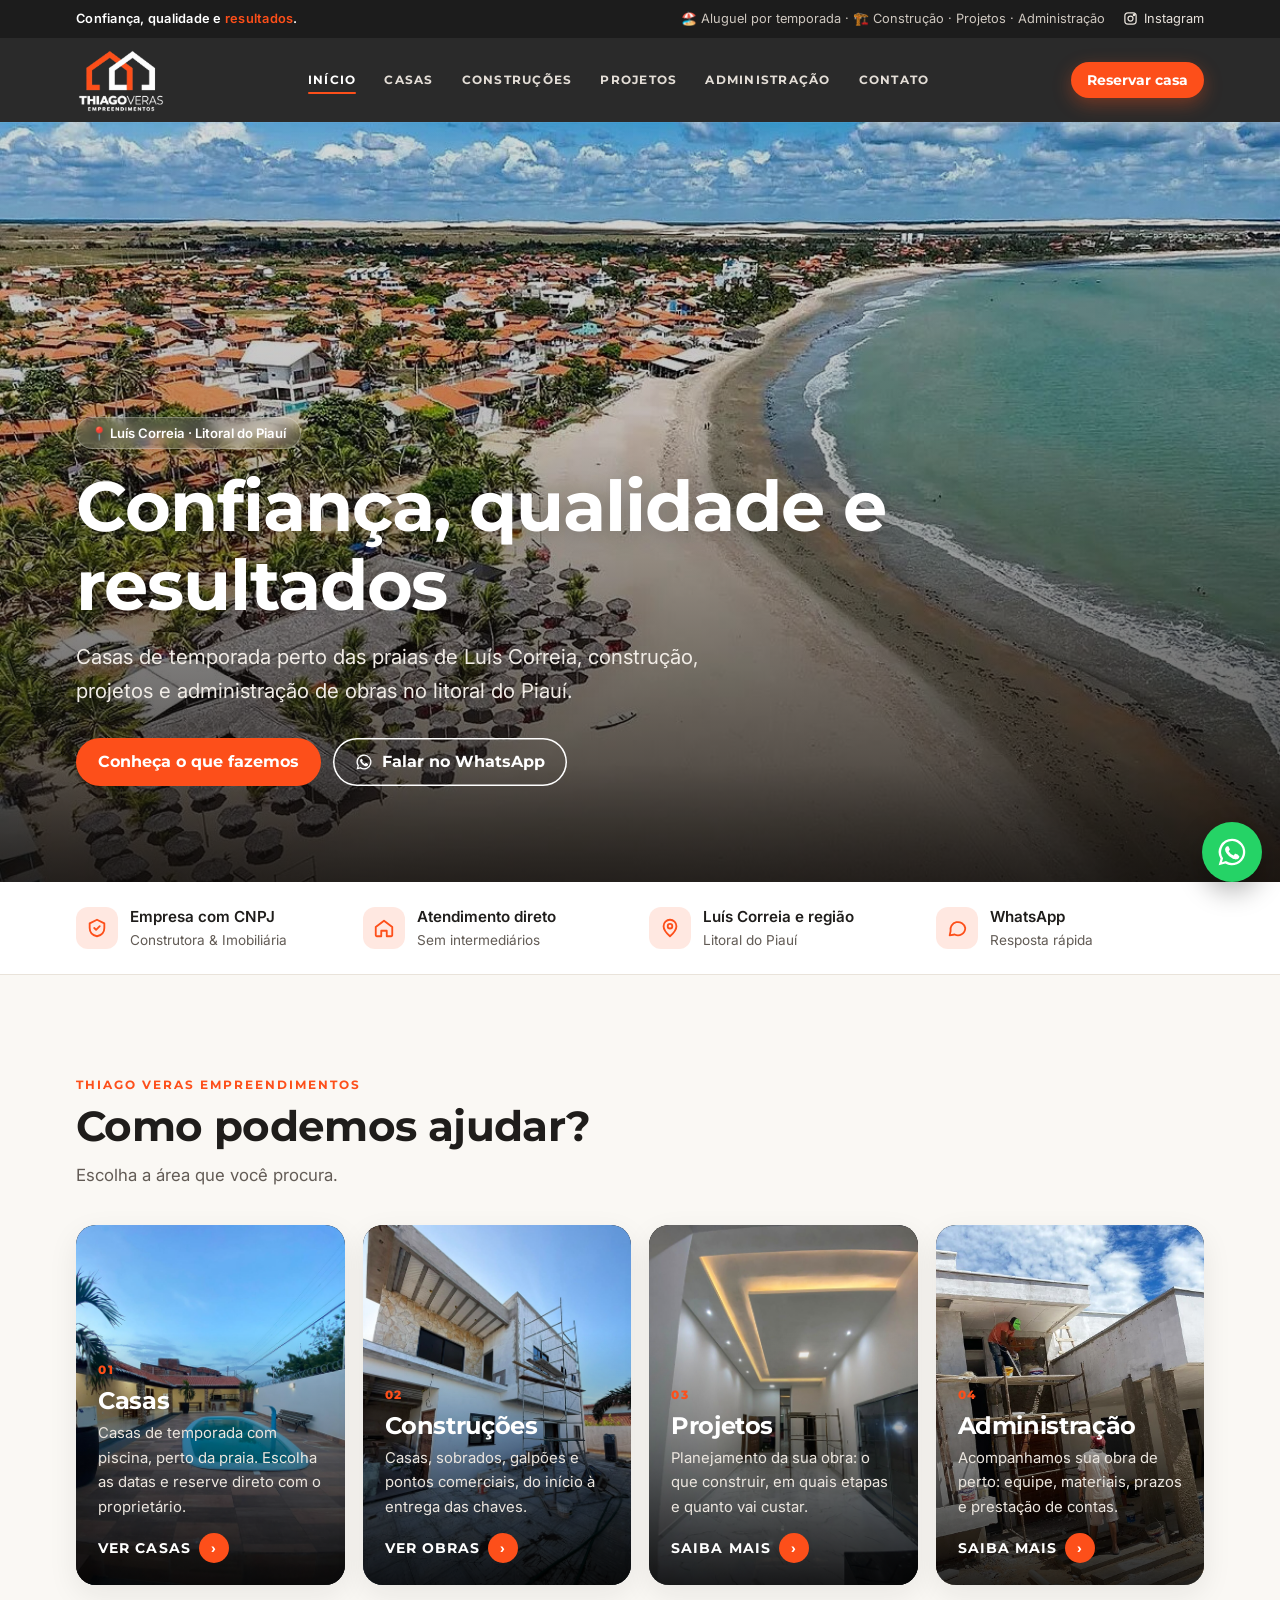
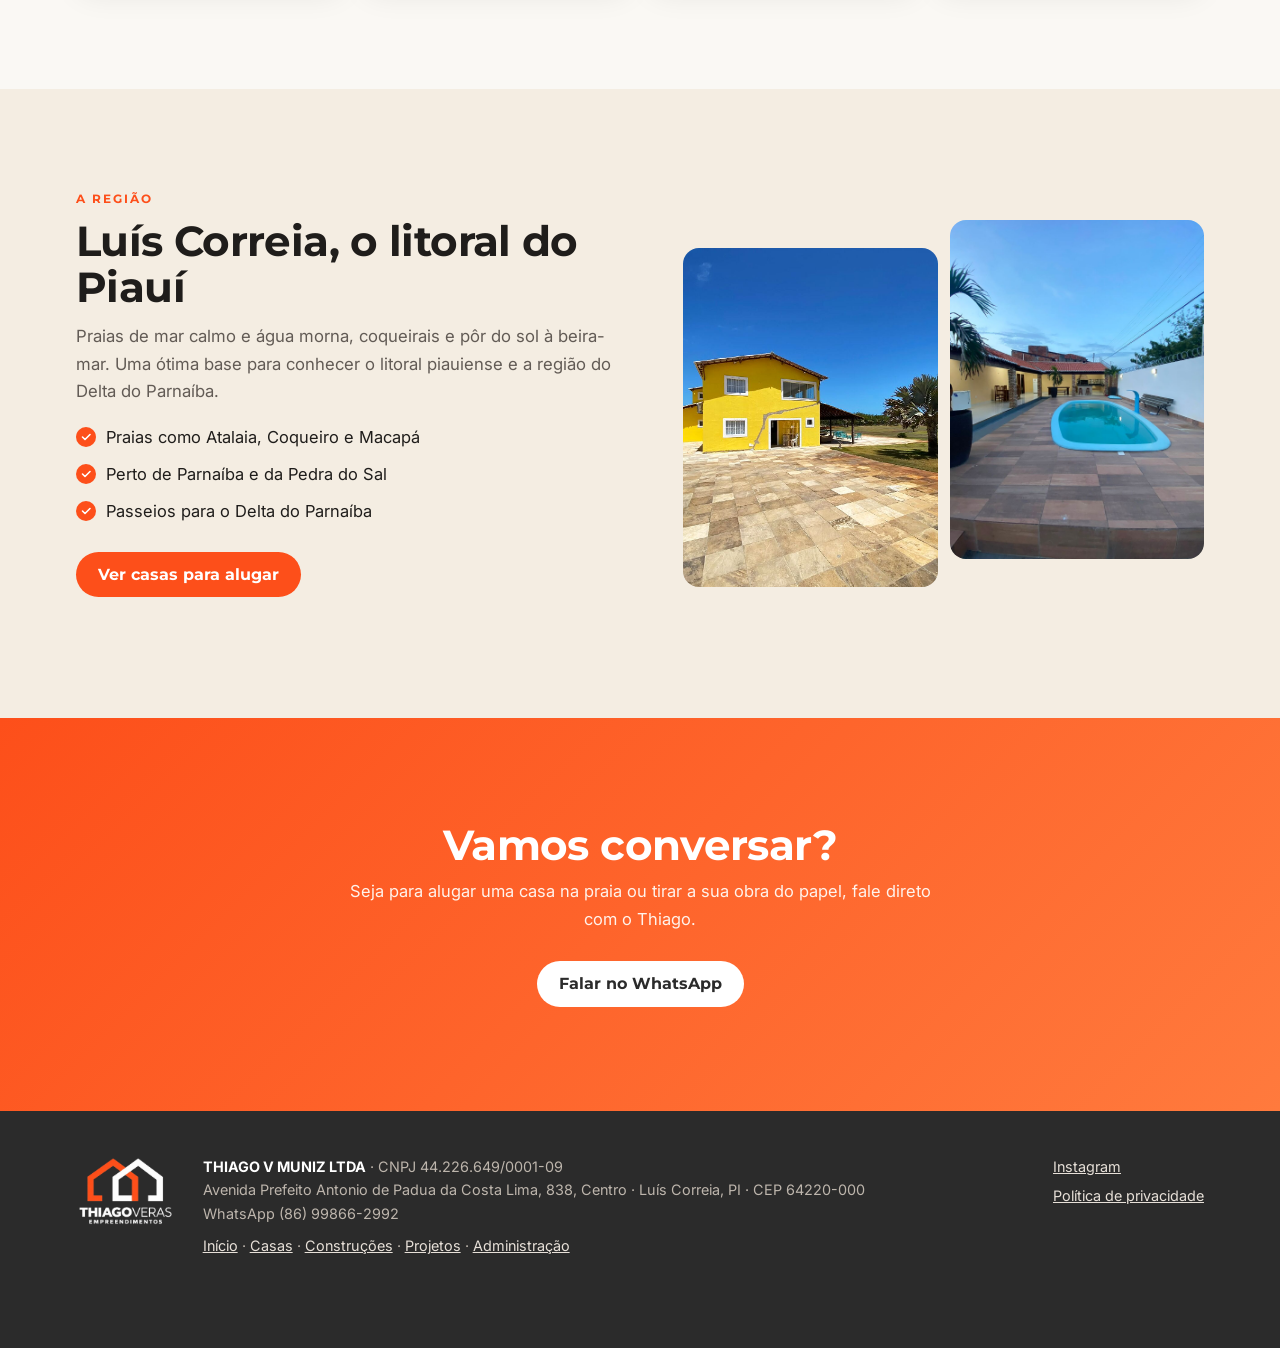
==== index.html @ 185dfd1c "Site dividido em páginas: Início, Casas, Construções, Projetos e Administração O início apresenta as" ====
<!doctype html>
<html lang="pt-BR">
<head>
<meta charset="utf-8">
<meta name="viewport" content="width=device-width, initial-scale=1">
<title>Thiago Veras Empreendimentos — Casas de temporada, construção e projetos em Luís Correia, PI</title>
<meta name="description" content="Aluguel de casas de temporada, construção, projetos e administração de obras em Luís Correia e no litoral do Piauí.">
<meta property="og:title" content="Thiago Veras Empreendimentos — Casas de temporada, construção e projetos em Luís Correia, PI">
<meta property="og:description" content="Aluguel de casas de temporada, construção, projetos e administração de obras em Luís Correia e no litoral do Piauí.">
<meta property="og:image" content="img/capa.jpg">
<meta property="og:type" content="website">
<meta property="og:locale" content="pt_BR">
<meta name="theme-color" content="#2b2b2b">
<link rel="icon" type="image/png" href="favicon.png">
<link rel="apple-touch-icon" href="icon-192.png">
<link rel="preconnect" href="https://fonts.googleapis.com">
<link rel="preconnect" href="https://fonts.gstatic.com" crossorigin>
<link href="https://fonts.googleapis.com/css2?family=Montserrat:wght@600;700;800&family=Inter:wght@400;500;600&display=swap" rel="stylesheet">
<link rel="stylesheet" href="style.css">
<script type="application/ld+json">
{
  "@context": "https://schema.org",
  "@type": "LocalBusiness",
  "name": "Thiago Veras Empreendimentos",
  "legalName": "THIAGO V MUNIZ LTDA",
  "taxID": "44.226.649/0001-09",
  "slogan": "Confiança, qualidade e resultados",
  "image": "img/capa.jpg",
  "telephone": "+55 86 99866-2992",
  "address": {"@type": "PostalAddress", "streetAddress": "Avenida Prefeito Antonio de Padua da Costa Lima, 838, Centro", "addressLocality": "Luís Correia", "addressRegion": "PI", "postalCode": "64220-000", "addressCountry": "BR"},
  "sameAs": ["https://www.instagram.com/thiago_veras_empreendimentos/"]
}
</script>
</head><body data-msg="Olá, Thiago! Vim pelo site e quero mais informações.">

<div class="topbar">
  <div class="wrap">
    <span class="slogan">Confiança, qualidade e <em>resultados</em>.</span>
    <span class="info">
      <span class="hide-sm">🏖️ Aluguel por temporada · 🏗️ Construção · Projetos · Administração</span>
      <a class="hide-sm" href="https://www.instagram.com/thiago_veras_empreendimentos/" rel="noopener" aria-label="Instagram"><svg viewBox="0 0 24 24" fill="none" stroke="currentColor" stroke-width="2" aria-hidden="true"><rect x="3" y="3" width="18" height="18" rx="5"/><circle cx="12" cy="12" r="4"/><circle cx="17.5" cy="6.5" r="1" fill="currentColor"/></svg>Instagram</a>
    </span>
  </div>
</div>

<header class="top" id="topo-fixo">
  <div class="wrap">
    <a class="logo" href="index.html" aria-label="Thiago Veras Empreendimentos, início"><img src="img/logo.png" alt="Thiago Veras Empreendimentos" width="90" height="64"></a>
    <nav class="menu" aria-label="Páginas">
      <a href="index.html" aria-current="page">Início</a>
      <a href="casas.html">Casas</a>
      <a href="construcoes.html">Construções</a>
      <a href="projetos.html">Projetos</a>
      <a href="administracao.html">Administração</a>
      <a href="#contato">Contato</a>
    </nav>
    <div class="head-cta">
      <a class="btn small" href="casas.html">Reservar casa</a>
      <button type="button" class="burger" aria-label="Abrir menu" aria-expanded="false" aria-controls="menu-cel"><svg viewBox="0 0 24 24" fill="none" stroke="currentColor" stroke-width="2.2" stroke-linecap="round" aria-hidden="true"><path d="M4 7h16M4 12h16M4 17h16"/></svg></button>
    </div>
  </div>
</header>

<div class="drawer" id="menu-cel" aria-hidden="true">
  <div class="fundo"></div>
  <div class="painel" role="dialog" aria-label="Menu">
    <div class="topo"><img src="img/logo.png" alt="Thiago Veras Empreendimentos" width="76" height="54"><button type="button" class="fechar" aria-label="Fechar menu">×</button></div>
    <nav aria-label="Páginas">
      <a href="index.html" aria-current="page">Início</a>
      <a href="casas.html">Casas</a>
      <a href="construcoes.html">Construções</a>
      <a href="projetos.html">Projetos</a>
      <a href="administracao.html">Administração</a>
      <a href="#contato">Contato</a>
    </nav>
    <a class="btn wa-link" href="#" rel="noopener">Falar no WhatsApp</a>
    <div class="rodape">
      <span>📍 Luís Correia, Piauí</span>
      <a href="https://www.instagram.com/thiago_veras_empreendimentos/" rel="noopener">@thiago_veras_empreendimentos</a>
    </div>
  </div>
</div>

<main id="topo">
  <section class="hero" style="padding:0">
    <img src="img/capa.jpg" alt="Praia de Luís Correia vista do alto, com coqueiros e casas à beira-mar" fetchpriority="high">
    <div class="wrap">
      <div class="tag">📍 Luís Correia · Litoral do Piauí</div>
      <h1>Confiança, qualidade e resultados</h1>
      <p>Casas de temporada perto das praias de Luís Correia, construção, projetos e administração de obras no litoral do Piauí.</p>
      <div class="row">
        <a class="btn" href="#areas">Conheça o que fazemos</a>
        <a class="btn ghost wa-link" href="#" rel="noopener"><svg viewBox="0 0 24 24" fill="currentColor" aria-hidden="true"><path d="M12 2a10 10 0 0 0-8.6 15.1L2 22l5-1.3A10 10 0 1 0 12 2zm0 18.2a8.2 8.2 0 0 1-4.2-1.2l-.3-.2-3 .8.8-2.9-.2-.3A8.2 8.2 0 1 1 12 20.2zm4.5-6.1c-.2-.1-1.5-.7-1.7-.8-.2-.1-.4-.1-.6.1l-.8 1c-.1.2-.3.2-.5.1a6.7 6.7 0 0 1-3.3-2.9c-.2-.4.2-.4.7-1.3.1-.2 0-.3 0-.4l-.8-1.8c-.2-.5-.4-.4-.6-.4h-.5a1 1 0 0 0-.7.3 3 3 0 0 0-.9 2.2 5.1 5.1 0 0 0 1.1 2.7 11.7 11.7 0 0 0 4.5 4c1.7.7 2.3.8 3.2.6.5-.1 1.5-.6 1.7-1.2.2-.6.2-1.1.2-1.2-.1-.1-.3-.2-.5-.3z"/></svg> Falar no WhatsApp</a>
      </div>
    </div>
    <span class="credit" id="credito-capa"></span>
  </section>

  <section class="trust" aria-label="Por que escolher a Thiago Veras">
    <ul>
      <li><i class="ico"><svg viewBox="0 0 24 24" fill="none" stroke="currentColor" stroke-width="2" stroke-linecap="round" stroke-linejoin="round" aria-hidden="true"><path d="M12 3l8 4v5c0 5-3.5 8-8 9-4.5-1-8-4-8-9V7z"/><path d="M9 12l2 2 4-4"/></svg></i><div>Empresa com CNPJ<span>Construtora &amp; Imobiliária</span></div></li>
      <li><i class="ico"><svg viewBox="0 0 24 24" fill="none" stroke="currentColor" stroke-width="2" stroke-linecap="round" stroke-linejoin="round" aria-hidden="true"><path d="M3 11l9-7 9 7v9a1 1 0 0 1-1 1h-5v-6H9v6H4a1 1 0 0 1-1-1z"/></svg></i><div>Atendimento direto<span>Sem intermediários</span></div></li>
      <li><i class="ico"><svg viewBox="0 0 24 24" fill="none" stroke="currentColor" stroke-width="2" stroke-linecap="round" stroke-linejoin="round" aria-hidden="true"><path d="M12 21s-7-6.2-7-11a7 7 0 0 1 14 0c0 4.8-7 11-7 11z"/><circle cx="12" cy="10" r="2.5"/></svg></i><div>Luís Correia e região<span>Litoral do Piauí</span></div></li>
      <li><i class="ico"><svg viewBox="0 0 24 24" fill="none" stroke="currentColor" stroke-width="2" stroke-linecap="round" stroke-linejoin="round" aria-hidden="true"><path d="M21 12a8 8 0 0 1-11.6 7.1L4 20l1-4.6A8 8 0 1 1 21 12z"/></svg></i><div>WhatsApp<span>Resposta rápida</span></div></li>
    </ul>
  </section>

  <section id="areas">
    <div class="wrap">
      <p class="eyebrow">Thiago Veras Empreendimentos</p>
      <h2>Como podemos ajudar?</h2>
      <p class="lead">Escolha a área que você procura.</p>
      <div class="areas">
        <a class="area" href="casas.html">
          <img loading="lazy" src="img/casa-piscina-1.jpg" alt="">
          <div class="txt"><span class="num">01</span><h3>Casas</h3><p>Casas de temporada com piscina, perto da praia. Escolha as datas e reserve direto com o proprietário.</p><span class="ir">Ver casas <span>›</span></span></div>
        </a>
        <a class="area" href="construcoes.html">
          <img loading="lazy" src="img/obra-sobrado.jpg" alt="">
          <div class="txt"><span class="num">02</span><h3>Construções</h3><p>Casas, sobrados, galpões e pontos comerciais, do início à entrega das chaves.</p><span class="ir">Ver obras <span>›</span></span></div>
        </a>
        <a class="area" href="projetos.html">
          <img loading="lazy" src="img/casa-moderna-2.jpg" alt="">
          <div class="txt"><span class="num">03</span><h3>Projetos</h3><p>Planejamento da sua obra: o que construir, em quais etapas e quanto vai custar.</p><span class="ir">Saiba mais <span>›</span></span></div>
        </a>
        <a class="area" href="administracao.html">
          <img loading="lazy" src="img/obra-casa.jpg" alt="">
          <div class="txt"><span class="num">04</span><h3>Administração</h3><p>Acompanhamos sua obra de perto: equipe, materiais, prazos e prestação de contas.</p><span class="ir">Saiba mais <span>›</span></span></div>
        </a>
      </div>
    </div>
  </section>

  <section id="regiao" class="region">
    <div class="wrap grid">
      <div>
        <p class="eyebrow">A região</p>
        <h2>Luís Correia, o litoral do Piauí</h2>
        <p class="lead" style="margin-bottom:0">Praias de mar calmo e água morna, coqueirais e pôr do sol à beira-mar. Uma ótima base para conhecer o litoral piauiense e a região do Delta do Parnaíba.</p>
        <ul class="ticks">
          <li>Praias como Atalaia, Coqueiro e Macapá</li>
          <li>Perto de Parnaíba e da Pedra do Sal</li>
          <li>Passeios para o Delta do Parnaíba</li>
        </ul>
        <p style="margin-top:26px"><a class="btn" href="casas.html">Ver casas para alugar</a></p>
      </div>
      <div class="pics">
        <img loading="lazy" src="img/casa-amarela-1.jpg" alt="Casa com quintal amplo e coqueiros sob céu azul">
        <img loading="lazy" src="img/casa-piscina-1.jpg" alt="Piscina ao entardecer em casa de temporada">
      </div>
    </div>
  </section>

  <section class="cta" id="contato">
    <div class="wrap">
      <h2>Vamos conversar?</h2>
      <p>Seja para alugar uma casa na praia ou tirar a sua obra do papel, fale direto com o Thiago.</p>
      <a class="btn wa-link" href="#" rel="noopener">Falar no WhatsApp</a>
    </div>
  </section>
</main>

<footer>
  <div class="wrap grid">
    <img src="img/logo.png" alt="Thiago Veras Empreendimentos" width="99" height="70">
    <div>
      <div><b>THIAGO V MUNIZ LTDA</b> · CNPJ 44.226.649/0001-09</div>
      <div>Avenida Prefeito Antonio de Padua da Costa Lima, 838, Centro · Luís Correia, PI · CEP 64220-000</div>
      <div>WhatsApp (86) 99866-2992</div>
      <div style="margin-top:8px"><a href="index.html">Início</a> · <a href="casas.html">Casas</a> · <a href="construcoes.html">Construções</a> · <a href="projetos.html">Projetos</a> · <a href="administracao.html">Administração</a></div>
    </div>
    <div class="links">
      <a href="https://www.instagram.com/thiago_veras_empreendimentos/" rel="noopener">Instagram</a>
      <a href="https://163-176-74-32.sslip.io/privacidade" rel="noopener">Política de privacidade</a>
    </div>
  </div>
</footer>

<a class="wa-float wa-link" href="#" rel="noopener" aria-label="Falar no WhatsApp">
  <svg viewBox="0 0 24 24" fill="currentColor" aria-hidden="true"><path d="M12 2a10 10 0 0 0-8.6 15.1L2 22l5-1.3A10 10 0 1 0 12 2zm0 18.2a8.2 8.2 0 0 1-4.2-1.2l-.3-.2-3 .8.8-2.9-.2-.3A8.2 8.2 0 1 1 12 20.2zm4.5-6.1c-.2-.1-1.5-.7-1.7-.8-.2-.1-.4-.1-.6.1l-.8 1c-.1.2-.3.2-.5.1a6.7 6.7 0 0 1-3.3-2.9c-.2-.4.2-.4.7-1.3.1-.2 0-.3 0-.4l-.8-1.8c-.2-.5-.4-.4-.6-.4h-.5a1 1 0 0 0-.7.3 3 3 0 0 0-.9 2.2 5.1 5.1 0 0 0 1.1 2.7 11.7 11.7 0 0 0 4.5 4c1.7.7 2.3.8 3.2.6.5-.1 1.5-.6 1.7-1.2.2-.6.2-1.1.2-1.2-.1-.1-.3-.2-.5-.3z"/></svg>
</a>

<dialog id="gal" class="gal" aria-label="Fotos">
  <div class="stage"><img alt=""></div>
  <p class="cap"></p>
  <button type="button" class="icon-btn x" aria-label="Fechar">×</button>
  <button type="button" class="icon-btn prev" aria-label="Foto anterior">‹</button>
  <button type="button" class="icon-btn next" aria-label="Próxima foto">›</button>
</dialog>

<script src="casas.js"></script>
<script src="site.js"></script>
</body>
</html>
---- style.css ----
:root{
  --bg:#faf8f4; --surface:#ffffff; --ink:#1f1d1b; --muted:#625b55; --line:#e9e3da;
  --brand:#fd4f1a; --brand-dark:#d93f0f; --brand-ink:#ffffff; --deep:#2b2b2b; --sea:#0e7c86; --sand:#f4ede2;
  --radius:16px; --shadow:0 10px 30px rgba(31,29,27,.08);
  --font-head:"Montserrat",system-ui,sans-serif; --font-body:"Inter",system-ui,-apple-system,"Segoe UI",Roboto,sans-serif;
}
@media (prefers-color-scheme: dark){
  :root:not([data-theme="light"]){
    --bg:#171513; --surface:#221f1c; --ink:#f3eee8; --muted:#b4aaa0; --line:#38322c;
    --brand:#ff6232; --brand-dark:#ff7a50; --deep:#111; --sea:#4fb7c1; --sand:#2a2622;
    --shadow:0 10px 30px rgba(0,0,0,.35);
  }
}
:root[data-theme="dark"]{
  --bg:#171513; --surface:#221f1c; --ink:#f3eee8; --muted:#b4aaa0; --line:#38322c;
  --brand:#ff6232; --brand-dark:#ff7a50; --deep:#111; --sea:#4fb7c1; --sand:#2a2622;
  --shadow:0 10px 30px rgba(0,0,0,.35);
}
*{box-sizing:border-box}
html{scroll-behavior:smooth;scroll-padding-top:96px}
body{margin:0;background:var(--bg);color:var(--ink);font:16.5px/1.65 var(--font-body);-webkit-font-smoothing:antialiased}
img{max-width:100%;display:block}
a{color:inherit}
h1,h2,h3{font-family:var(--font-head);letter-spacing:-.015em;line-height:1.12}
.wrap{max-width:1160px;margin:0 auto;padding:0 16px}
.eyebrow{font:700 .78rem/1 var(--font-head);letter-spacing:.16em;text-transform:uppercase;color:var(--brand);margin:0 0 12px}
section{padding:clamp(56px,9vw,104px) 0}
section h2{font-size:clamp(1.7rem,4.2vw,2.6rem);margin:0 0 12px}
.lead{color:var(--muted);max-width:44em;margin:0 0 36px;font-size:1.05rem}

/* botões */
.btn{display:inline-flex;align-items:center;justify-content:center;gap:9px;background:var(--brand);color:var(--brand-ink);text-decoration:none;font:700 .98rem/1 var(--font-head);padding:15px 22px;border-radius:999px;border:0;cursor:pointer;transition:background .2s,transform .2s}
.btn:hover{background:var(--brand-dark)}
.btn:active{transform:translateY(1px)}
.btn.small{padding:11px 16px;font-size:.88rem}
.btn.ghost{background:transparent;color:inherit;box-shadow:inset 0 0 0 1.5px currentColor}
.btn.ghost:hover{background:rgba(127,127,127,.12)}
.btn svg{width:18px;height:18px;flex:none}
.btn:focus-visible,.icon-btn:focus-visible,a:focus-visible,button:focus-visible{outline:3px solid var(--brand);outline-offset:3px}

/* topo */
.topbar{background:#1c1c1c;color:#cfc8c0;font-size:.8rem}
.topbar .wrap{display:flex;align-items:center;justify-content:space-between;gap:16px;height:38px}
.topbar .slogan{font-weight:600;color:#fff;letter-spacing:.02em}
.topbar .slogan em{font-style:normal;color:var(--brand)}
.topbar .info{display:flex;align-items:center;gap:18px}
.topbar a{color:#e9e3dc;text-decoration:none;display:inline-flex;align-items:center;gap:6px}
.topbar a:hover{color:#fff}
.topbar svg{width:15px;height:15px}
@media(max-width:760px){.topbar .hide-sm{display:none}.topbar .wrap{justify-content:center}}

header.top{position:sticky;top:0;z-index:40;background:rgba(36,36,36,.97);backdrop-filter:blur(10px);color:#fff;box-shadow:0 1px 0 rgba(255,255,255,.06);transition:box-shadow .3s}
header.top.scrolled{box-shadow:0 8px 24px rgba(0,0,0,.25)}
header.top .wrap{display:flex;align-items:center;justify-content:space-between;gap:16px;height:84px}
.logo{display:flex;align-items:center;gap:14px;text-decoration:none}
.logo img{height:64px;width:auto}
nav.menu{display:flex;align-items:center;gap:4px}
nav.menu a{position:relative;text-decoration:none;color:#e4ded7;font:700 .78rem/1 var(--font-head);letter-spacing:.1em;text-transform:uppercase;padding:12px 12px}
nav.menu a::after{content:"";position:absolute;left:12px;right:12px;bottom:4px;height:2px;border-radius:2px;background:var(--brand);transform:scaleX(0);transform-origin:left;transition:transform .25s}
nav.menu a:hover{color:#fff}
nav.menu a:hover::after,nav.menu a.ativo::after{transform:scaleX(1)}
nav.menu a.ativo{color:#fff}
.head-cta{display:flex;align-items:center;gap:10px}
.head-cta .btn{box-shadow:0 6px 18px rgba(253,79,26,.35)}
.burger{display:none;width:46px;height:46px;border-radius:12px;border:1.5px solid rgba(255,255,255,.25);background:transparent;color:#fff;cursor:pointer;place-items:center}
.burger svg{width:24px;height:24px}
@media(max-width:980px){nav.menu{display:none}.burger{display:grid}}
@media(max-width:420px){.head-cta .btn{display:none}.logo img{height:56px}}

/* menu do celular */
.drawer{position:fixed;inset:0;z-index:60;display:none}
.drawer.aberto{display:block}
.drawer .fundo{position:absolute;inset:0;background:rgba(10,8,6,.6)}
.drawer .painel{position:absolute;top:0;right:0;bottom:0;width:min(340px,86vw);background:#242424;color:#fff;padding:22px;display:flex;flex-direction:column;gap:6px;box-shadow:-10px 0 30px rgba(0,0,0,.35);animation:entra .25s ease-out}
@keyframes entra{from{transform:translateX(30px);opacity:0}to{transform:none;opacity:1}}
.drawer .topo{display:flex;align-items:center;justify-content:space-between;margin-bottom:12px}
.drawer .topo img{height:54px;width:auto}
.drawer .fechar{width:44px;height:44px;border-radius:12px;border:0;background:rgba(255,255,255,.1);color:#fff;font-size:1.5rem;cursor:pointer}
.drawer nav a{display:flex;align-items:center;justify-content:space-between;text-decoration:none;color:#f1ebe4;font:700 1rem var(--font-head);padding:15px 4px;border-bottom:1px solid rgba(255,255,255,.08)}
.drawer nav a::after{content:"›";color:var(--brand);font-size:1.4rem}
.drawer .btn{margin-top:18px}
.drawer .rodape{margin-top:auto;font-size:.85rem;color:#bdb5ac;display:grid;gap:8px}
.drawer .rodape a{color:#e9e3dc}

/* capa */
.hero{position:relative;min-height:min(88vh,760px);display:flex;align-items:flex-end;color:#fff;background:var(--deep);overflow:hidden}
.hero>img{position:absolute;inset:0;width:100%;height:100%;object-fit:cover}
.hero::after{content:"";position:absolute;inset:0;background:linear-gradient(180deg,rgba(15,12,10,.15) 0%,rgba(15,12,10,.25) 40%,rgba(15,12,10,.82) 100%)}
.hero .wrap{position:relative;z-index:1;width:100%;padding-top:120px;padding-bottom:clamp(48px,9vw,96px)}
.hero .tag{display:inline-flex;align-items:center;gap:8px;background:rgba(255,255,255,.14);backdrop-filter:blur(6px);border:1px solid rgba(255,255,255,.25);padding:7px 14px;border-radius:999px;font:600 .82rem var(--font-body);margin-bottom:18px}
.hero h1{font-size:clamp(2.2rem,6.6vw,4.4rem);margin:0 0 16px;max-width:13em;text-shadow:0 2px 24px rgba(0,0,0,.25)}
.hero p{font-size:clamp(1.05rem,2.4vw,1.28rem);max-width:33em;margin:0 0 30px;color:#f1ece6}
.hero .row{display:flex;flex-wrap:wrap;gap:12px}
.hero .btn.ghost{color:#fff}
.credit{position:absolute;right:12px;bottom:8px;z-index:1;font-size:.7rem;color:rgba(255,255,255,.7)}

/* faixa de confiança */
.trust{background:var(--surface);border-bottom:1px solid var(--line);padding:0}
.trust ul{list-style:none;margin:0 auto;padding:22px 16px;display:grid;grid-template-columns:repeat(4,1fr);gap:18px;max-width:1160px}
.trust li{display:flex;align-items:center;gap:12px;font-weight:600;font-size:.95rem}
.trust li span{display:block;font-weight:400;color:var(--muted);font-size:.85rem}
.ico{flex:none;width:42px;height:42px;border-radius:12px;display:grid;place-items:center;background:color-mix(in srgb,var(--brand) 13%,transparent);color:var(--brand)}
.ico svg{width:22px;height:22px}
@media(max-width:860px){.trust ul{grid-template-columns:1fr 1fr}}
@media(max-width:480px){.trust ul{grid-template-columns:1fr}}

/* casas */
.cards{display:grid;grid-template-columns:repeat(auto-fill,minmax(320px,1fr));gap:24px}
@media(max-width:380px){.cards{grid-template-columns:1fr}}
.card{background:var(--surface);border:1px solid var(--line);border-radius:20px;overflow:hidden;display:flex;flex-direction:column;box-shadow:var(--shadow)}
.card .cover{position:relative;padding:0;border:0;background:var(--line);aspect-ratio:4/3;cursor:zoom-in;overflow:hidden}
.card .cover img{width:100%;height:100%;object-fit:cover;transition:transform .5s}
.card .cover:hover img{transform:scale(1.04)}
.card .count{position:absolute;right:12px;bottom:12px;background:rgba(0,0,0,.6);color:#fff;font:600 .78rem var(--font-body);padding:5px 10px;border-radius:999px;display:flex;align-items:center;gap:6px}
.card .count svg{width:14px;height:14px}
.card .body{padding:20px;display:flex;flex-direction:column;gap:10px;flex:1}
.card h3{margin:0;font-size:1.2rem}
.card .city{margin:-4px 0 0;color:var(--muted);font-size:.9rem}
.card .desc{margin:0;color:var(--muted);font-size:.95rem}
.chips{display:flex;flex-wrap:wrap;gap:6px;margin:2px 0}
.chips span{background:var(--sand);color:var(--ink);font-size:.8rem;font-weight:600;padding:5px 10px;border-radius:999px}
.card .foot{margin-top:auto;padding-top:12px;border-top:1px solid var(--line);display:flex;align-items:center;justify-content:space-between;gap:10px;flex-wrap:wrap}
.price{font-size:.88rem;color:var(--muted)}
.price b{font:800 1.25rem var(--font-head);color:var(--ink)}
.card .acts{display:flex;gap:8px}
.card video{width:100%;aspect-ratio:9/16;max-height:420px;object-fit:cover;background:#000;border-radius:12px}
.card video.wide{aspect-ratio:16/9}

/* como reservar */
.steps{display:grid;grid-template-columns:repeat(3,1fr);gap:20px;counter-reset:s}
@media(max-width:760px){.steps{grid-template-columns:1fr}}
.step{background:var(--surface);border:1px solid var(--line);border-radius:var(--radius);padding:24px}
.step::before{counter-increment:s;content:counter(s);display:grid;place-items:center;width:38px;height:38px;border-radius:50%;background:var(--brand);color:#fff;font:800 1rem var(--font-head);margin-bottom:14px}
.step b{display:block;font:700 1.08rem var(--font-head);margin-bottom:6px}
.step span{color:var(--muted);font-size:.95rem}

/* região */
.region{background:var(--sand)}
.region .grid{display:grid;grid-template-columns:1.05fr 1fr;gap:clamp(24px,5vw,60px);align-items:center}
@media(max-width:860px){.region .grid{grid-template-columns:1fr}}
.region .pics{display:grid;grid-template-columns:1fr 1fr;gap:12px}
.region .pics img{border-radius:var(--radius);width:100%;aspect-ratio:3/4;object-fit:cover}
.region .pics img:first-child{margin-top:28px}
ul.ticks{list-style:none;padding:0;margin:18px 0 0;display:grid;gap:10px}
ul.ticks li{display:flex;gap:10px}
ul.ticks li::before{content:"";flex:none;width:20px;height:20px;margin-top:3px;border-radius:50%;background:var(--brand) url("data:image/svg+xml,%3Csvg xmlns='http://www.w3.org/2000/svg' viewBox='0 0 24 24' fill='none' stroke='white' stroke-width='3.2' stroke-linecap='round' stroke-linejoin='round'%3E%3Cpath d='M5 12l5 5L20 7'/%3E%3C/svg%3E") center/12px no-repeat}

/* construtora */
.build{background:var(--deep);color:#f3eee8}
.build .lead{color:#c9c1b8}
.build .grid{display:grid;grid-template-columns:1fr 1fr;gap:clamp(24px,5vw,60px);align-items:center}
@media(max-width:860px){.build .grid{grid-template-columns:1fr}}
.build .placa{border-radius:var(--radius);aspect-ratio:4/5;object-fit:cover;width:100%}
@media(max-width:860px){.build .placa{aspect-ratio:4/3}}
.build .btn.ghost{color:#f3eee8}
.gallery{display:grid;grid-template-columns:repeat(auto-fill,minmax(200px,1fr));gap:10px;margin-top:32px}
.gallery button{padding:0;border:0;border-radius:12px;overflow:hidden;aspect-ratio:4/3;cursor:zoom-in;background:#000}
.gallery img{width:100%;height:100%;object-fit:cover;transition:transform .4s}
.gallery button:hover img{transform:scale(1.05)}
.build .video{margin-top:32px;display:grid;grid-template-columns:auto 1fr;gap:24px;align-items:center}
.build .video video{width:min(300px,100%);aspect-ratio:9/16;border-radius:var(--radius);background:#000;object-fit:cover}
@media(max-width:640px){.build .video{grid-template-columns:1fr}}

/* perguntas */
.faq{max-width:820px}
.faq details{background:var(--surface);border:1px solid var(--line);border-radius:14px;margin-bottom:10px}
.faq summary{cursor:pointer;list-style:none;padding:18px 52px 18px 20px;font:700 1rem var(--font-head);position:relative}
.faq summary::-webkit-details-marker{display:none}
.faq summary::after{content:"+";position:absolute;right:20px;top:50%;transform:translateY(-50%);font-size:1.5rem;color:var(--brand);font-weight:400}
.faq details[open] summary::after{content:"–"}
.faq details p{margin:0;padding:0 20px 18px;color:var(--muted)}

/* chamada final */
.cta{background:linear-gradient(135deg,var(--brand),#ff7a3d);color:#fff;text-align:center}
.cta h2{margin-bottom:10px}
.cta p{margin:0 auto 28px;max-width:36em;color:#fff3ec}
.cta .btn{background:#fff;color:var(--deep)}
.cta .btn:hover{background:#f6efe8}

footer{background:var(--deep);color:#bdb5ac;padding:44px 0 90px;font-size:.9rem}
footer .grid{display:grid;grid-template-columns:auto 1fr auto;gap:28px;align-items:start}
@media(max-width:760px){footer .grid{grid-template-columns:1fr}}
footer img{height:70px;width:auto}
footer b{color:#fff}
footer a{color:#e7e0d8}
footer .links{display:grid;gap:6px}

/* WhatsApp flutuante */
.wa-float{position:fixed;right:18px;bottom:18px;z-index:50;width:60px;height:60px;border-radius:50%;background:#25d366;color:#fff;display:grid;place-items:center;box-shadow:0 10px 26px rgba(0,0,0,.28);transition:transform .2s}
.wa-float:hover{transform:scale(1.06)}
.wa-float svg{width:32px;height:32px}

/* diálogos */
dialog{border:0;padding:0}
dialog.gal{background:transparent;max-width:100vw;max-height:100vh;width:100vw;height:100vh;overflow:hidden}
dialog.gal::backdrop{background:rgba(8,6,5,.94)}
.gal .stage{position:absolute;inset:0;display:grid;place-items:center;padding:56px 12px 70px}
.gal .stage img{max-width:100%;max-height:100%;object-fit:contain;border-radius:8px}
.gal .cap{position:absolute;left:0;right:0;bottom:18px;text-align:center;color:#e8e2dc;font-size:.92rem}
.icon-btn{position:absolute;width:46px;height:46px;border-radius:50%;border:0;background:rgba(255,255,255,.14);color:#fff;font-size:1.6rem;line-height:1;cursor:pointer;display:grid;place-items:center}
.icon-btn:hover{background:rgba(255,255,255,.26)}
.gal .x{top:12px;right:12px}
.gal .prev{left:12px;top:50%;transform:translateY(-50%)}
.gal .next{right:12px;top:50%;transform:translateY(-50%)}

dialog.book{border-radius:20px;width:min(520px,calc(100vw - 24px));max-height:calc(100vh - 24px);overflow:auto;background:var(--surface);color:var(--ink)}
dialog.book::backdrop{background:rgba(10,7,5,.7)}
.book form{padding:24px 20px 20px;display:grid;gap:14px}
.book h3{margin:0;font-size:1.25rem;padding-right:40px}
.book .sub{margin:0;color:var(--muted);font-size:.95rem}
.book .xb{position:absolute;top:12px;right:12px;width:40px;height:40px;border-radius:50%;border:0;background:var(--line);color:var(--ink);font-size:1.3rem;cursor:pointer}
.book label{display:grid;gap:6px;font-size:.88rem;font-weight:600}
.book input{font:inherit;padding:12px;border:1.5px solid var(--line);border-radius:12px;background:var(--bg);color:var(--ink);min-width:0;width:100%}
.book .two-col{display:grid;grid-template-columns:1fr 1fr;gap:12px}
.book .resumo{background:var(--bg);border:1px dashed var(--line);border-radius:12px;padding:12px 14px;font-size:.95rem;min-height:3.2em}
.book .resumo b{font-size:1.05rem}
.book .erro{color:#b3261e;font-weight:600;margin:0;font-size:.92rem}
@media(prefers-color-scheme:dark){:root:not([data-theme="light"]) .book .erro{color:#ff8a80}}
.book .btn{width:100%}
.book .nota{margin:0;color:var(--muted);font-size:.82rem;text-align:center}

/* páginas internas */
nav.menu a[aria-current="page"]{color:#fff}
nav.menu a[aria-current="page"]::after{transform:scaleX(1)}
.drawer nav a[aria-current="page"]{color:var(--brand)}
.page-hero{position:relative;min-height:min(52vh,460px);display:flex;align-items:flex-end;color:#fff;background:var(--deep);overflow:hidden}
.page-hero>img{position:absolute;inset:0;width:100%;height:100%;object-fit:cover}
.page-hero::after{content:"";position:absolute;inset:0;background:linear-gradient(180deg,rgba(15,12,10,.25),rgba(15,12,10,.82))}
.page-hero .wrap{position:relative;z-index:1;width:100%;padding-top:90px;padding-bottom:clamp(36px,6vw,64px)}
.page-hero h1{font-size:clamp(2rem,5.6vw,3.4rem);margin:0 0 10px}
.page-hero p{margin:0;max-width:36em;font-size:clamp(1rem,2.2vw,1.18rem);color:#f1ece6}
.crumb{font-size:.85rem;margin:0 0 12px;color:#e7e0d8}
.crumb a{color:#fff}

/* início: as quatro áreas */
.areas{display:grid;grid-template-columns:repeat(4,1fr);gap:18px}
@media(max-width:1020px){.areas{grid-template-columns:repeat(2,1fr)}}
@media(max-width:560px){.areas{grid-template-columns:1fr}}
.area{position:relative;display:flex;flex-direction:column;justify-content:flex-end;min-height:360px;border-radius:20px;overflow:hidden;color:#fff;text-decoration:none;background:#000;box-shadow:var(--shadow);isolation:isolate}
.area img{position:absolute;inset:0;width:100%;height:100%;object-fit:cover;z-index:-2;transition:transform .6s}
.area::before{content:"";position:absolute;inset:0;z-index:-1;background:linear-gradient(180deg,rgba(0,0,0,0) 30%,rgba(0,0,0,.85))}
.area:hover img{transform:scale(1.06)}
.area .txt{padding:22px}
.area .num{font:800 .78rem var(--font-head);letter-spacing:.16em;color:var(--brand);text-transform:uppercase}
.area h3{margin:6px 0 6px;font-size:1.5rem}
.area p{margin:0 0 14px;font-size:.93rem;color:#ece6df}
.area .ir{display:inline-flex;align-items:center;gap:8px;font:700 .85rem var(--font-head);text-transform:uppercase;letter-spacing:.08em}
.area .ir span{display:grid;place-items:center;width:30px;height:30px;border-radius:50%;background:var(--brand);transition:transform .25s}
.area:hover .ir span{transform:translateX(4px)}
.area:focus-visible{outline:3px solid var(--brand);outline-offset:4px}

/* serviços (projetos e administração) */
.servicos{display:grid;grid-template-columns:repeat(auto-fit,minmax(240px,1fr));gap:18px}
.servico{background:var(--surface);border:1px solid var(--line);border-radius:var(--radius);padding:24px}
.servico .ico{margin-bottom:14px}
.servico b{display:block;font:700 1.08rem var(--font-head);margin-bottom:6px}
.servico span{color:var(--muted);font-size:.95rem}
.split{display:grid;grid-template-columns:1fr 1fr;gap:clamp(24px,5vw,60px);align-items:center}
@media(max-width:860px){.split{grid-template-columns:1fr}}
.split img{border-radius:var(--radius);width:100%;aspect-ratio:4/3;object-fit:cover}
.build .gallery{margin-top:0}
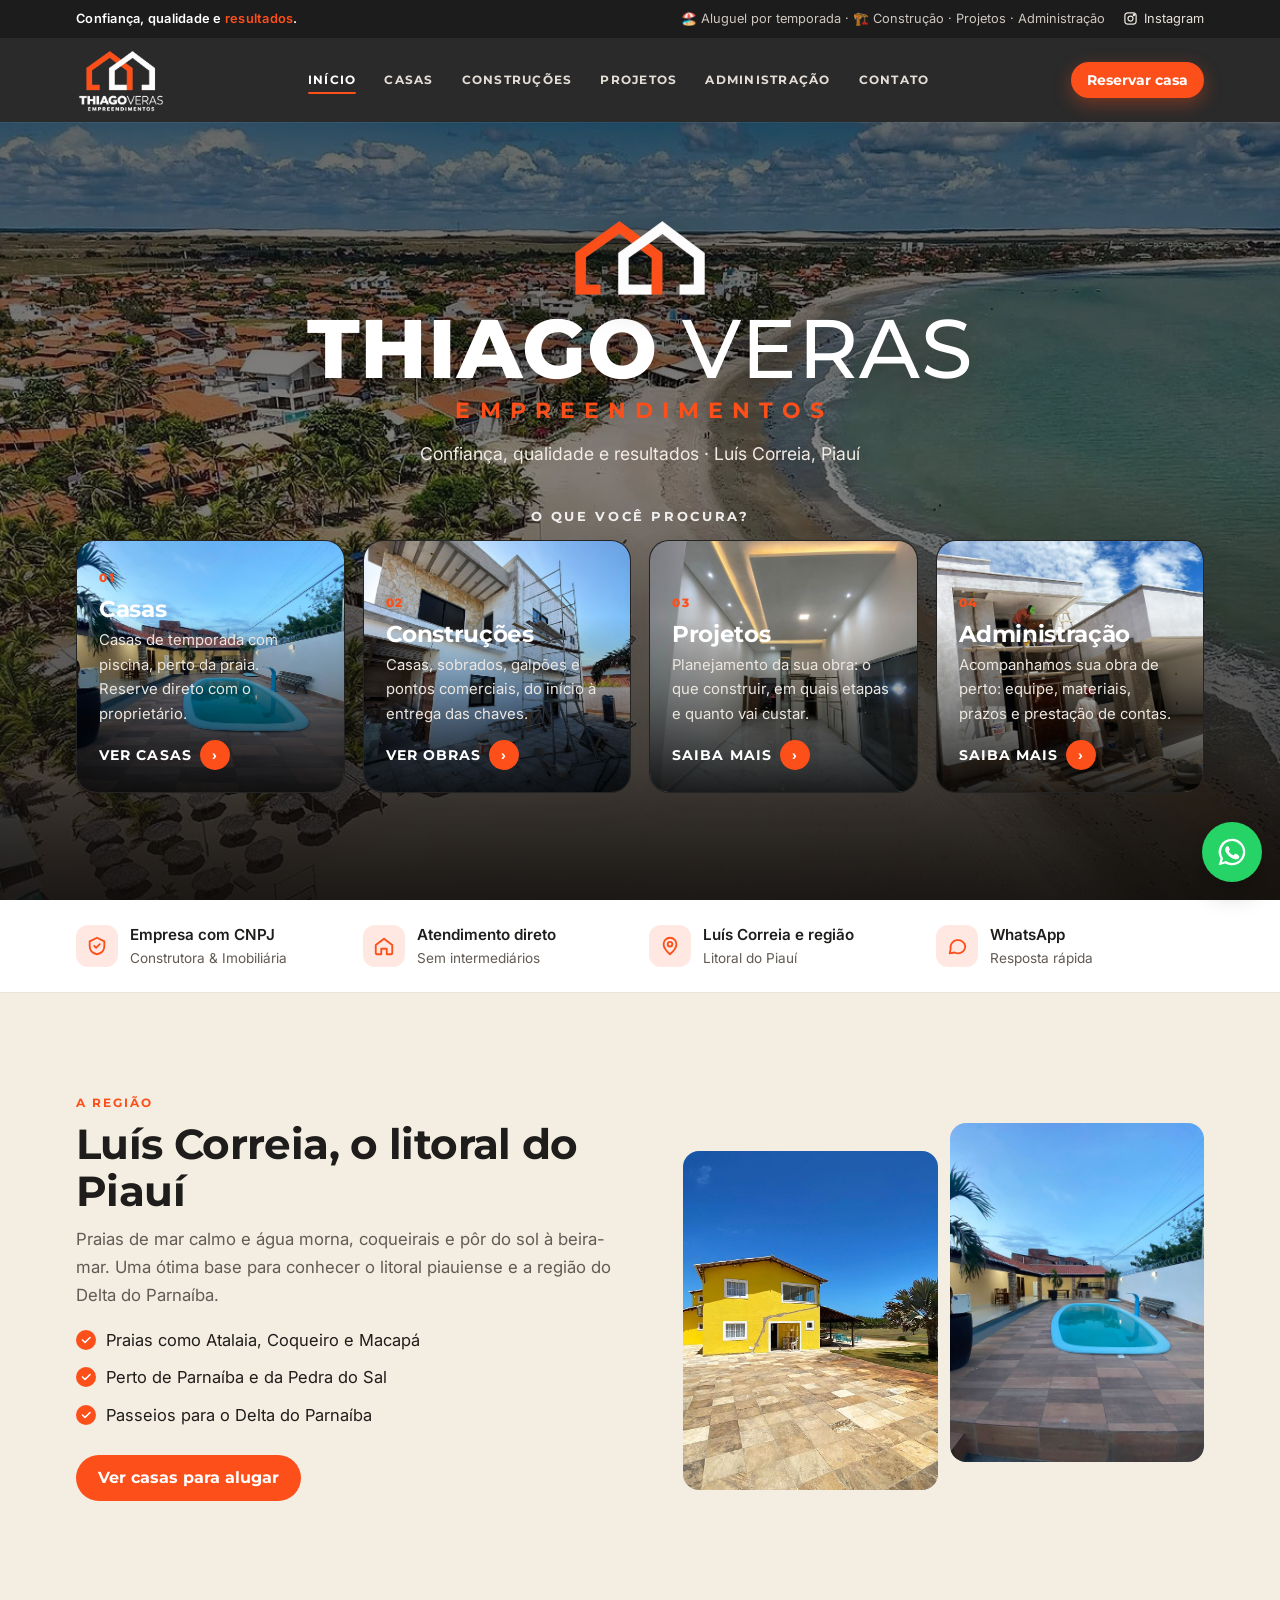
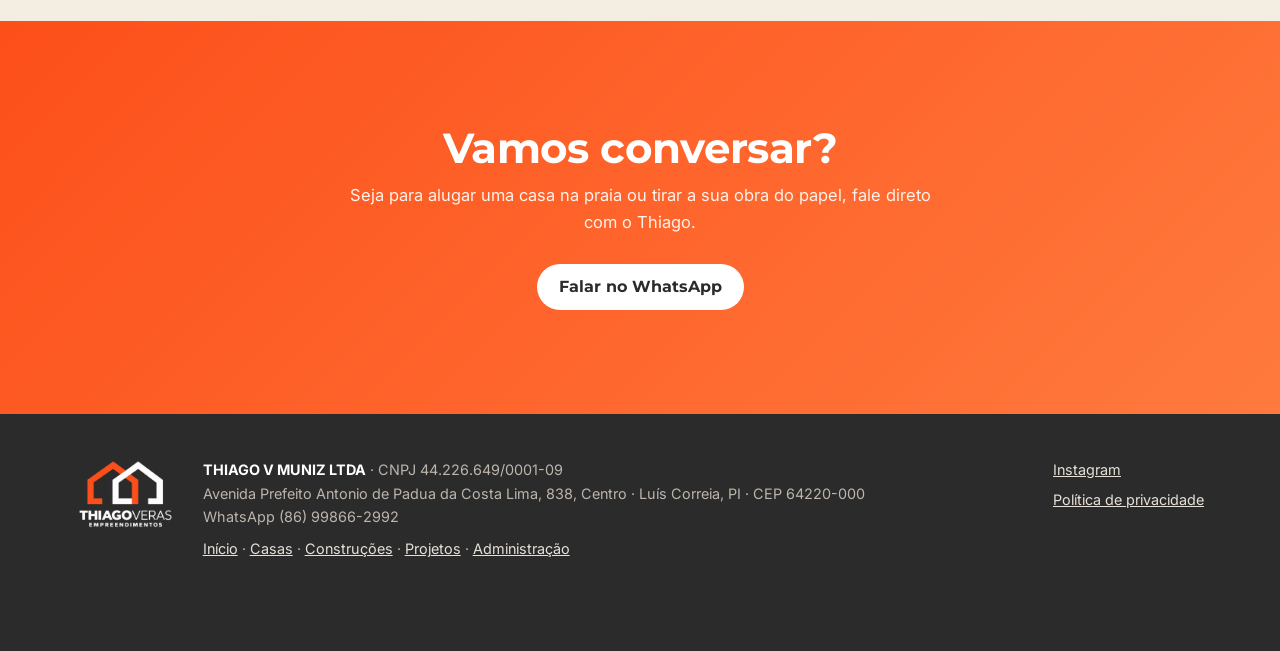
==== commit 041c1b05: "Início com o nome em destaque e as quatro áreas na abertura A primeira tela mostra o nome da empresa" ====
--- a/index.html
+++ b/index.html
@@ -82,15 +82,32 @@
 </div>
 
 <main id="topo">
-  <section class="hero" style="padding:0">
-    <img src="img/capa.jpg" alt="Praia de Luís Correia vista do alto, com coqueiros e casas à beira-mar" fetchpriority="high">
+  <section class="hub" style="padding:0">
+    <img class="fundo" src="img/capa.jpg" alt="" fetchpriority="high">
     <div class="wrap">
-      <div class="tag">📍 Luís Correia · Litoral do Piauí</div>
-      <h1>Confiança, qualidade e resultados</h1>
-      <p>Casas de temporada perto das praias de Luís Correia, construção, projetos e administração de obras no litoral do Piauí.</p>
-      <div class="row">
-        <a class="btn" href="#areas">Conheça o que fazemos</a>
-        <a class="btn ghost wa-link" href="#" rel="noopener"><svg viewBox="0 0 24 24" fill="currentColor" aria-hidden="true"><path d="M12 2a10 10 0 0 0-8.6 15.1L2 22l5-1.3A10 10 0 1 0 12 2zm0 18.2a8.2 8.2 0 0 1-4.2-1.2l-.3-.2-3 .8.8-2.9-.2-.3A8.2 8.2 0 1 1 12 20.2zm4.5-6.1c-.2-.1-1.5-.7-1.7-.8-.2-.1-.4-.1-.6.1l-.8 1c-.1.2-.3.2-.5.1a6.7 6.7 0 0 1-3.3-2.9c-.2-.4.2-.4.7-1.3.1-.2 0-.3 0-.4l-.8-1.8c-.2-.5-.4-.4-.6-.4h-.5a1 1 0 0 0-.7.3 3 3 0 0 0-.9 2.2 5.1 5.1 0 0 0 1.1 2.7 11.7 11.7 0 0 0 4.5 4c1.7.7 2.3.8 3.2.6.5-.1 1.5-.6 1.7-1.2.2-.6.2-1.1.2-1.2-.1-.1-.3-.2-.5-.3z"/></svg> Falar no WhatsApp</a>
+      <div class="marca">
+        <img class="marca-icone" src="img/logo-icone.png" alt="" width="130" height="74">
+        <h1>Thiago <span class="leve">Veras</span><span class="emp">Empreendimentos</span></h1>
+        <p class="slogan-g">Confiança, qualidade e resultados · Luís Correia, Piauí</p>
+      </div>
+      <p class="escolha">O que você procura?</p>
+      <div class="areas">
+        <a class="area" href="casas.html" target="_blank" rel="noopener">
+          <img src="img/casa-piscina-1.jpg" alt="">
+          <div class="txt"><span class="num">01</span><h3>Casas</h3><p>Casas de temporada com piscina, perto da praia. Reserve direto com o proprietário.</p><span class="ir">Ver casas <span>›</span></span></div>
+        </a>
+        <a class="area" href="construcoes.html" target="_blank" rel="noopener">
+          <img src="img/obra-sobrado.jpg" alt="">
+          <div class="txt"><span class="num">02</span><h3>Construções</h3><p>Casas, sobrados, galpões e pontos comerciais, do início à entrega das chaves.</p><span class="ir">Ver obras <span>›</span></span></div>
+        </a>
+        <a class="area" href="projetos.html" target="_blank" rel="noopener">
+          <img src="img/casa-moderna-2.jpg" alt="">
+          <div class="txt"><span class="num">03</span><h3>Projetos</h3><p>Planejamento da sua obra: o que construir, em quais etapas e quanto vai custar.</p><span class="ir">Saiba mais <span>›</span></span></div>
+        </a>
+        <a class="area" href="administracao.html" target="_blank" rel="noopener">
+          <img src="img/obra-casa.jpg" alt="">
+          <div class="txt"><span class="num">04</span><h3>Administração</h3><p>Acompanhamos sua obra de perto: equipe, materiais, prazos e prestação de contas.</p><span class="ir">Saiba mais <span>›</span></span></div>
+        </a>
       </div>
     </div>
     <span class="credit" id="credito-capa"></span>
@@ -103,32 +120,6 @@
       <li><i class="ico"><svg viewBox="0 0 24 24" fill="none" stroke="currentColor" stroke-width="2" stroke-linecap="round" stroke-linejoin="round" aria-hidden="true"><path d="M12 21s-7-6.2-7-11a7 7 0 0 1 14 0c0 4.8-7 11-7 11z"/><circle cx="12" cy="10" r="2.5"/></svg></i><div>Luís Correia e região<span>Litoral do Piauí</span></div></li>
       <li><i class="ico"><svg viewBox="0 0 24 24" fill="none" stroke="currentColor" stroke-width="2" stroke-linecap="round" stroke-linejoin="round" aria-hidden="true"><path d="M21 12a8 8 0 0 1-11.6 7.1L4 20l1-4.6A8 8 0 1 1 21 12z"/></svg></i><div>WhatsApp<span>Resposta rápida</span></div></li>
     </ul>
-  </section>
-
-  <section id="areas">
-    <div class="wrap">
-      <p class="eyebrow">Thiago Veras Empreendimentos</p>
-      <h2>Como podemos ajudar?</h2>
-      <p class="lead">Escolha a área que você procura.</p>
-      <div class="areas">
-        <a class="area" href="casas.html">
-          <img loading="lazy" src="img/casa-piscina-1.jpg" alt="">
-          <div class="txt"><span class="num">01</span><h3>Casas</h3><p>Casas de temporada com piscina, perto da praia. Escolha as datas e reserve direto com o proprietário.</p><span class="ir">Ver casas <span>›</span></span></div>
-        </a>
-        <a class="area" href="construcoes.html">
-          <img loading="lazy" src="img/obra-sobrado.jpg" alt="">
-          <div class="txt"><span class="num">02</span><h3>Construções</h3><p>Casas, sobrados, galpões e pontos comerciais, do início à entrega das chaves.</p><span class="ir">Ver obras <span>›</span></span></div>
-        </a>
-        <a class="area" href="projetos.html">
-          <img loading="lazy" src="img/casa-moderna-2.jpg" alt="">
-          <div class="txt"><span class="num">03</span><h3>Projetos</h3><p>Planejamento da sua obra: o que construir, em quais etapas e quanto vai custar.</p><span class="ir">Saiba mais <span>›</span></span></div>
-        </a>
-        <a class="area" href="administracao.html">
-          <img loading="lazy" src="img/obra-casa.jpg" alt="">
-          <div class="txt"><span class="num">04</span><h3>Administração</h3><p>Acompanhamos sua obra de perto: equipe, materiais, prazos e prestação de contas.</p><span class="ir">Saiba mais <span>›</span></span></div>
-        </a>
-      </div>
-    </div>
   </section>
 
   <section id="regiao" class="region">
--- a/style.css
+++ b/style.css
@@ -259,3 +259,29 @@
 @media(max-width:860px){.split{grid-template-columns:1fr}}
 .split img{border-radius:var(--radius);width:100%;aspect-ratio:4/3;object-fit:cover}
 .build .gallery{margin-top:0}
+
+/* início: nome em destaque e as quatro áreas logo na abertura */
+.hub{position:relative;min-height:calc(100vh - 122px);display:flex;align-items:center;color:#fff;background:var(--deep);overflow:hidden}
+.hub>.fundo{position:absolute;inset:0;width:100%;height:100%;object-fit:cover}
+.hub::after{content:"";position:absolute;inset:0;background:linear-gradient(180deg,rgba(15,12,10,.62) 0%,rgba(15,12,10,.5) 45%,rgba(15,12,10,.88) 100%)}
+.hub .wrap{position:relative;z-index:1;width:100%;padding-top:clamp(28px,5vw,56px);padding-bottom:clamp(36px,6vw,64px)}
+.marca{text-align:center}
+.marca-icone{width:clamp(86px,11vw,130px);height:auto;margin:0 auto 14px;filter:drop-shadow(0 6px 18px rgba(0,0,0,.35))}
+.marca h1{margin:0;font:800 clamp(2.5rem,8vw,5.2rem)/.95 var(--font-head);letter-spacing:.01em;text-transform:uppercase;text-shadow:0 4px 30px rgba(0,0,0,.35)}
+.marca h1 .leve{font-weight:500}
+.marca h1 .emp{display:block;margin-top:12px;padding-left:.42em;font:700 clamp(.82rem,2.3vw,1.35rem)/1 var(--font-head);letter-spacing:.42em;color:var(--brand)}
+.marca .slogan-g{margin:18px auto 0;color:#f3ece4;font-size:clamp(.95rem,2vw,1.1rem)}
+.escolha{margin:clamp(26px,4vw,40px) 0 16px;text-align:center;font:700 .82rem var(--font-head);letter-spacing:.2em;text-transform:uppercase;color:#fff;opacity:.9}
+.hub .area{min-height:clamp(220px,28vh,290px);text-align:left;border:1px solid rgba(255,255,255,.14)}
+.hub .area h3{font-size:1.45rem}
+@media(max-width:560px){
+  .hub .areas{grid-template-columns:1fr 1fr;gap:10px}
+  .hub .area{min-height:168px;border-radius:16px}
+  .hub .area .txt{padding:14px}
+  .hub .area p{display:none}
+  .hub .area h3{font-size:1.08rem;margin:4px 0 8px}
+  .hub .area .ir{font-size:.68rem;gap:6px}
+  .hub .area .ir span{width:24px;height:24px}
+}
+.wa-float{transition:transform .2s,opacity .2s}
+.wa-float.oculto{opacity:0;pointer-events:none;transform:scale(.8)}
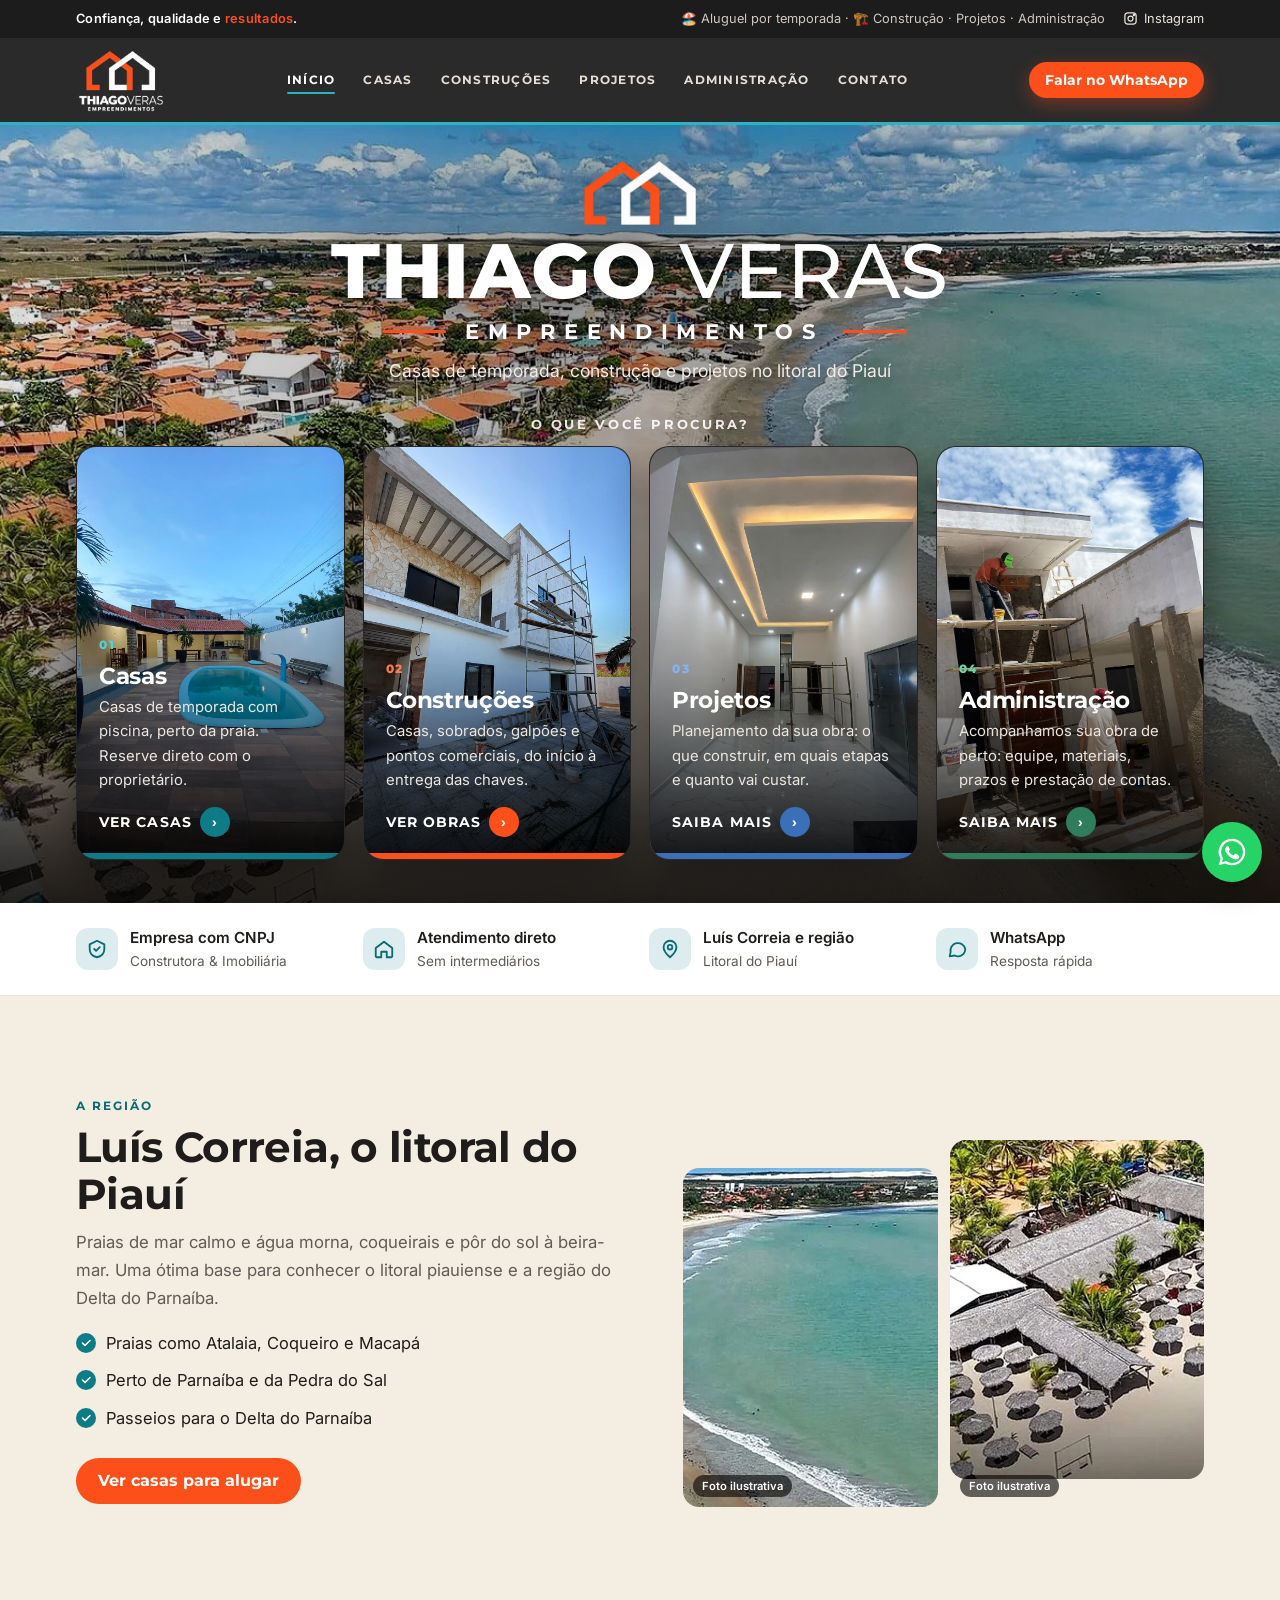
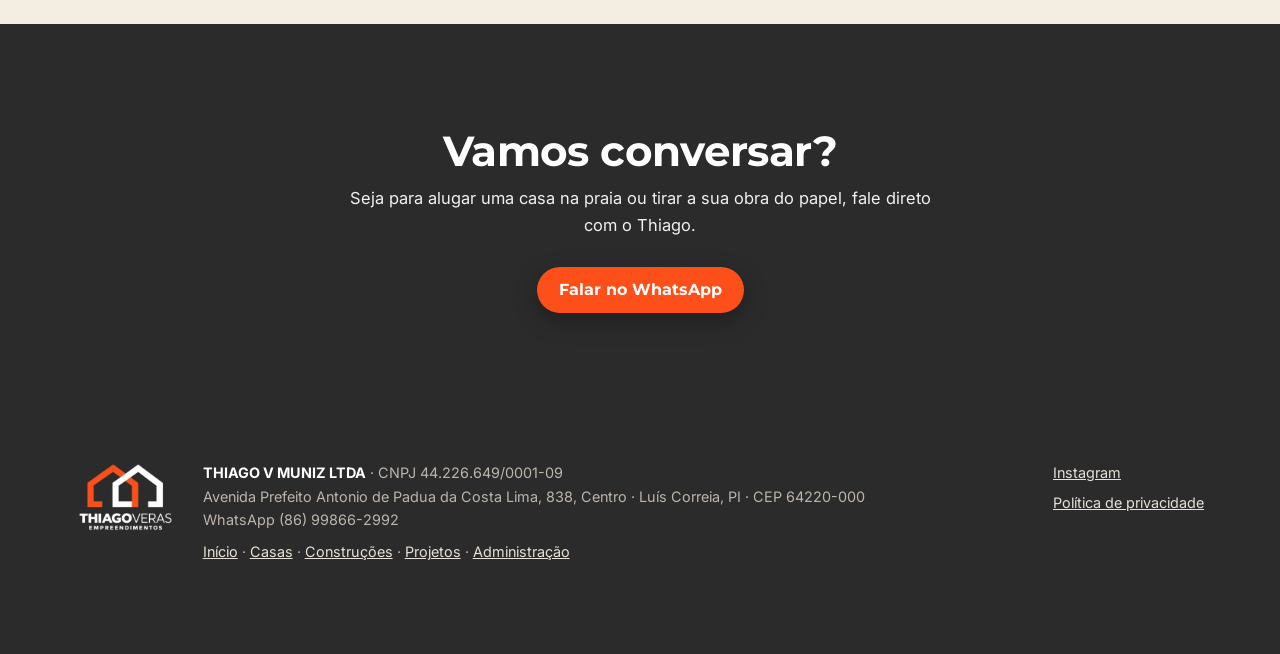
==== commit 957fa847: "Cor de destaque por área, botão do topo por página e seção do destino Cada área (Início, Casas, Cons" ====
--- a/index.html
+++ b/index.html
@@ -31,7 +31,7 @@
   "sameAs": ["https://www.instagram.com/thiago_veras_empreendimentos/"]
 }
 </script>
-</head><body data-msg="Olá, Thiago! Vim pelo site e quero mais informações.">
+</head><body class="tema-inicio" data-msg="Olá, Thiago! Vim pelo site e quero mais informações.">
 
 <div class="topbar">
   <div class="wrap">
@@ -55,7 +55,7 @@
       <a href="#contato">Contato</a>
     </nav>
     <div class="head-cta">
-      <a class="btn small" href="casas.html">Reservar casa</a>
+      <a class="btn small wa-link" data-msg="Olá, Thiago! Vim pelo site e quero mais informações." href="#" rel="noopener">Falar no WhatsApp</a>
       <button type="button" class="burger" aria-label="Abrir menu" aria-expanded="false" aria-controls="menu-cel"><svg viewBox="0 0 24 24" fill="none" stroke="currentColor" stroke-width="2.2" stroke-linecap="round" aria-hidden="true"><path d="M4 7h16M4 12h16M4 17h16"/></svg></button>
     </div>
   </div>
@@ -88,23 +88,23 @@
       <div class="marca">
         <img class="marca-icone" src="img/logo-icone.png" alt="" width="130" height="74">
         <h1>Thiago <span class="leve">Veras</span><span class="emp">Empreendimentos</span></h1>
-        <p class="slogan-g">Confiança, qualidade e resultados · Luís Correia, Piauí</p>
+        <p class="slogan-g">Casas de temporada, construção e projetos no litoral do Piauí</p>
       </div>
       <p class="escolha">O que você procura?</p>
       <div class="areas">
-        <a class="area" href="casas.html" target="_blank" rel="noopener">
+        <a class="area t-casas" href="casas.html" target="_blank" rel="noopener">
           <img src="img/casa-piscina-1.jpg" alt="">
           <div class="txt"><span class="num">01</span><h3>Casas</h3><p>Casas de temporada com piscina, perto da praia. Reserve direto com o proprietário.</p><span class="ir">Ver casas <span>›</span></span></div>
         </a>
-        <a class="area" href="construcoes.html" target="_blank" rel="noopener">
+        <a class="area t-construcoes" href="construcoes.html" target="_blank" rel="noopener">
           <img src="img/obra-sobrado.jpg" alt="">
           <div class="txt"><span class="num">02</span><h3>Construções</h3><p>Casas, sobrados, galpões e pontos comerciais, do início à entrega das chaves.</p><span class="ir">Ver obras <span>›</span></span></div>
         </a>
-        <a class="area" href="projetos.html" target="_blank" rel="noopener">
+        <a class="area t-projetos" href="projetos.html" target="_blank" rel="noopener">
           <img src="img/casa-moderna-2.jpg" alt="">
           <div class="txt"><span class="num">03</span><h3>Projetos</h3><p>Planejamento da sua obra: o que construir, em quais etapas e quanto vai custar.</p><span class="ir">Saiba mais <span>›</span></span></div>
         </a>
-        <a class="area" href="administracao.html" target="_blank" rel="noopener">
+        <a class="area t-administracao" href="administracao.html" target="_blank" rel="noopener">
           <img src="img/obra-casa.jpg" alt="">
           <div class="txt"><span class="num">04</span><h3>Administração</h3><p>Acompanhamos sua obra de perto: equipe, materiais, prazos e prestação de contas.</p><span class="ir">Saiba mais <span>›</span></span></div>
         </a>
@@ -135,9 +135,9 @@
         </ul>
         <p style="margin-top:26px"><a class="btn" href="casas.html">Ver casas para alugar</a></p>
       </div>
-      <div class="pics">
-        <img loading="lazy" src="img/casa-amarela-1.jpg" alt="Casa com quintal amplo e coqueiros sob céu azul">
-        <img loading="lazy" src="img/casa-piscina-1.jpg" alt="Piscina ao entardecer em casa de temporada">
+      <div class="pics" id="pics-regiao">
+        <div class="foto"><img loading="lazy" src="img/lugar-mar.jpg" alt="Praia de mar calmo e águas esverdeadas"></div>
+        <div class="foto"><img loading="lazy" src="img/lugar-barracas.jpg" alt="Barracas de palha na faixa de areia"></div>
       </div>
     </div>
   </section>
--- a/style.css
+++ b/style.css
@@ -1,6 +1,7 @@
 :root{
   --bg:#faf8f4; --surface:#ffffff; --ink:#1f1d1b; --muted:#625b55; --line:#e9e3da;
   --brand:#fd4f1a; --brand-dark:#d93f0f; --brand-ink:#ffffff; --deep:#2b2b2b; --sea:#0e7c86; --sand:#f4ede2;
+  --accent:#0e7c86; --accent-text:#0a6b74; --accent-hi:#2bb3c0; --faixa:linear-gradient(135deg,#0a5a62,#0e7c86);
   --radius:16px; --shadow:0 10px 30px rgba(31,29,27,.08);
   --font-head:"Montserrat",system-ui,sans-serif; --font-body:"Inter",system-ui,-apple-system,"Segoe UI",Roboto,sans-serif;
 }
@@ -23,7 +24,7 @@
 a{color:inherit}
 h1,h2,h3{font-family:var(--font-head);letter-spacing:-.015em;line-height:1.12}
 .wrap{max-width:1160px;margin:0 auto;padding:0 16px}
-.eyebrow{font:700 .78rem/1 var(--font-head);letter-spacing:.16em;text-transform:uppercase;color:var(--brand);margin:0 0 12px}
+.eyebrow{font:700 .78rem/1 var(--font-head);letter-spacing:.16em;text-transform:uppercase;color:var(--accent-text);margin:0 0 12px}
 section{padding:clamp(56px,9vw,104px) 0}
 section h2{font-size:clamp(1.7rem,4.2vw,2.6rem);margin:0 0 12px}
 .lead{color:var(--muted);max-width:44em;margin:0 0 36px;font-size:1.05rem}
@@ -49,14 +50,14 @@
 .topbar svg{width:15px;height:15px}
 @media(max-width:760px){.topbar .hide-sm{display:none}.topbar .wrap{justify-content:center}}
 
-header.top{position:sticky;top:0;z-index:40;background:rgba(36,36,36,.97);backdrop-filter:blur(10px);color:#fff;box-shadow:0 1px 0 rgba(255,255,255,.06);transition:box-shadow .3s}
+header.top{position:sticky;top:0;z-index:40;background:rgba(36,36,36,.97);backdrop-filter:blur(10px);color:#fff;border-bottom:3px solid var(--accent-hi);transition:box-shadow .3s}
 header.top.scrolled{box-shadow:0 8px 24px rgba(0,0,0,.25)}
 header.top .wrap{display:flex;align-items:center;justify-content:space-between;gap:16px;height:84px}
 .logo{display:flex;align-items:center;gap:14px;text-decoration:none}
 .logo img{height:64px;width:auto}
 nav.menu{display:flex;align-items:center;gap:4px}
 nav.menu a{position:relative;text-decoration:none;color:#e4ded7;font:700 .78rem/1 var(--font-head);letter-spacing:.1em;text-transform:uppercase;padding:12px 12px}
-nav.menu a::after{content:"";position:absolute;left:12px;right:12px;bottom:4px;height:2px;border-radius:2px;background:var(--brand);transform:scaleX(0);transform-origin:left;transition:transform .25s}
+nav.menu a::after{content:"";position:absolute;left:12px;right:12px;bottom:4px;height:2px;border-radius:2px;background:var(--accent-hi);transform:scaleX(0);transform-origin:left;transition:transform .25s}
 nav.menu a:hover{color:#fff}
 nav.menu a:hover::after,nav.menu a.ativo::after{transform:scaleX(1)}
 nav.menu a.ativo{color:#fff}
@@ -77,7 +78,7 @@
 .drawer .topo img{height:54px;width:auto}
 .drawer .fechar{width:44px;height:44px;border-radius:12px;border:0;background:rgba(255,255,255,.1);color:#fff;font-size:1.5rem;cursor:pointer}
 .drawer nav a{display:flex;align-items:center;justify-content:space-between;text-decoration:none;color:#f1ebe4;font:700 1rem var(--font-head);padding:15px 4px;border-bottom:1px solid rgba(255,255,255,.08)}
-.drawer nav a::after{content:"›";color:var(--brand);font-size:1.4rem}
+.drawer nav a::after{content:"›";color:var(--accent-hi);font-size:1.4rem}
 .drawer .btn{margin-top:18px}
 .drawer .rodape{margin-top:auto;font-size:.85rem;color:#bdb5ac;display:grid;gap:8px}
 .drawer .rodape a{color:#e9e3dc}
@@ -99,7 +100,7 @@
 .trust ul{list-style:none;margin:0 auto;padding:22px 16px;display:grid;grid-template-columns:repeat(4,1fr);gap:18px;max-width:1160px}
 .trust li{display:flex;align-items:center;gap:12px;font-weight:600;font-size:.95rem}
 .trust li span{display:block;font-weight:400;color:var(--muted);font-size:.85rem}
-.ico{flex:none;width:42px;height:42px;border-radius:12px;display:grid;place-items:center;background:color-mix(in srgb,var(--brand) 13%,transparent);color:var(--brand)}
+.ico{flex:none;width:42px;height:42px;border-radius:12px;display:grid;place-items:center;background:color-mix(in srgb,var(--accent) 14%,transparent);color:var(--accent-text)}
 .ico svg{width:22px;height:22px}
 @media(max-width:860px){.trust ul{grid-template-columns:1fr 1fr}}
 @media(max-width:480px){.trust ul{grid-template-columns:1fr}}
@@ -118,7 +119,7 @@
 .card .city{margin:-4px 0 0;color:var(--muted);font-size:.9rem}
 .card .desc{margin:0;color:var(--muted);font-size:.95rem}
 .chips{display:flex;flex-wrap:wrap;gap:6px;margin:2px 0}
-.chips span{background:var(--sand);color:var(--ink);font-size:.8rem;font-weight:600;padding:5px 10px;border-radius:999px}
+.chips span{background:color-mix(in srgb,var(--accent) 11%,var(--surface));color:var(--ink);font-size:.8rem;font-weight:600;padding:5px 10px;border-radius:999px}
 .card .foot{margin-top:auto;padding-top:12px;border-top:1px solid var(--line);display:flex;align-items:center;justify-content:space-between;gap:10px;flex-wrap:wrap}
 .price{font-size:.88rem;color:var(--muted)}
 .price b{font:800 1.25rem var(--font-head);color:var(--ink)}
@@ -130,7 +131,7 @@
 .steps{display:grid;grid-template-columns:repeat(3,1fr);gap:20px;counter-reset:s}
 @media(max-width:760px){.steps{grid-template-columns:1fr}}
 .step{background:var(--surface);border:1px solid var(--line);border-radius:var(--radius);padding:24px}
-.step::before{counter-increment:s;content:counter(s);display:grid;place-items:center;width:38px;height:38px;border-radius:50%;background:var(--brand);color:#fff;font:800 1rem var(--font-head);margin-bottom:14px}
+.step::before{counter-increment:s;content:counter(s);display:grid;place-items:center;width:38px;height:38px;border-radius:50%;background:var(--accent);color:#fff;font:800 1rem var(--font-head);margin-bottom:14px}
 .step b{display:block;font:700 1.08rem var(--font-head);margin-bottom:6px}
 .step span{color:var(--muted);font-size:.95rem}
 
@@ -143,7 +144,7 @@
 .region .pics img:first-child{margin-top:28px}
 ul.ticks{list-style:none;padding:0;margin:18px 0 0;display:grid;gap:10px}
 ul.ticks li{display:flex;gap:10px}
-ul.ticks li::before{content:"";flex:none;width:20px;height:20px;margin-top:3px;border-radius:50%;background:var(--brand) url("data:image/svg+xml,%3Csvg xmlns='http://www.w3.org/2000/svg' viewBox='0 0 24 24' fill='none' stroke='white' stroke-width='3.2' stroke-linecap='round' stroke-linejoin='round'%3E%3Cpath d='M5 12l5 5L20 7'/%3E%3C/svg%3E") center/12px no-repeat}
+ul.ticks li::before{content:"";flex:none;width:20px;height:20px;margin-top:3px;border-radius:50%;background:var(--accent) url("data:image/svg+xml,%3Csvg xmlns='http://www.w3.org/2000/svg' viewBox='0 0 24 24' fill='none' stroke='white' stroke-width='3.2' stroke-linecap='round' stroke-linejoin='round'%3E%3Cpath d='M5 12l5 5L20 7'/%3E%3C/svg%3E") center/12px no-repeat}
 
 /* construtora */
 .build{background:var(--deep);color:#f3eee8}
@@ -166,16 +167,15 @@
 .faq details{background:var(--surface);border:1px solid var(--line);border-radius:14px;margin-bottom:10px}
 .faq summary{cursor:pointer;list-style:none;padding:18px 52px 18px 20px;font:700 1rem var(--font-head);position:relative}
 .faq summary::-webkit-details-marker{display:none}
-.faq summary::after{content:"+";position:absolute;right:20px;top:50%;transform:translateY(-50%);font-size:1.5rem;color:var(--brand);font-weight:400}
+.faq summary::after{content:"+";position:absolute;right:20px;top:50%;transform:translateY(-50%);font-size:1.5rem;color:var(--accent-text);font-weight:400}
 .faq details[open] summary::after{content:"–"}
 .faq details p{margin:0;padding:0 20px 18px;color:var(--muted)}
 
 /* chamada final */
-.cta{background:linear-gradient(135deg,var(--brand),#ff7a3d);color:#fff;text-align:center}
+.cta{background:var(--faixa);color:#fff;text-align:center}
 .cta h2{margin-bottom:10px}
-.cta p{margin:0 auto 28px;max-width:36em;color:#fff3ec}
-.cta .btn{background:#fff;color:var(--deep)}
-.cta .btn:hover{background:#f6efe8}
+.cta p{margin:0 auto 28px;max-width:36em;color:#f1f1f1}
+.cta .btn{box-shadow:0 8px 24px rgba(0,0,0,.28)}
 
 footer{background:var(--deep);color:#bdb5ac;padding:44px 0 90px;font-size:.9rem}
 footer .grid{display:grid;grid-template-columns:auto 1fr auto;gap:28px;align-items:start}
@@ -222,8 +222,8 @@
 /* páginas internas */
 nav.menu a[aria-current="page"]{color:#fff}
 nav.menu a[aria-current="page"]::after{transform:scaleX(1)}
-.drawer nav a[aria-current="page"]{color:var(--brand)}
-.page-hero{position:relative;min-height:min(52vh,460px);display:flex;align-items:flex-end;color:#fff;background:var(--deep);overflow:hidden}
+.drawer nav a[aria-current="page"]{color:var(--accent-hi)}
+.page-hero{position:relative;min-height:min(52vh,460px);display:flex;align-items:flex-end;color:#fff;background:var(--deep);overflow:hidden;border-bottom:5px solid var(--accent-hi)}
 .page-hero>img{position:absolute;inset:0;width:100%;height:100%;object-fit:cover}
 .page-hero::after{content:"";position:absolute;inset:0;background:linear-gradient(180deg,rgba(15,12,10,.25),rgba(15,12,10,.82))}
 .page-hero .wrap{position:relative;z-index:1;width:100%;padding-top:90px;padding-bottom:clamp(36px,6vw,64px)}
@@ -241,11 +241,11 @@
 .area::before{content:"";position:absolute;inset:0;z-index:-1;background:linear-gradient(180deg,rgba(0,0,0,0) 30%,rgba(0,0,0,.85))}
 .area:hover img{transform:scale(1.06)}
 .area .txt{padding:22px}
-.area .num{font:800 .78rem var(--font-head);letter-spacing:.16em;color:var(--brand);text-transform:uppercase}
+.area .num{font:800 .78rem var(--font-head);letter-spacing:.16em;color:var(--cl,var(--brand));text-transform:uppercase}
 .area h3{margin:6px 0 6px;font-size:1.5rem}
 .area p{margin:0 0 14px;font-size:.93rem;color:#ece6df}
 .area .ir{display:inline-flex;align-items:center;gap:8px;font:700 .85rem var(--font-head);text-transform:uppercase;letter-spacing:.08em}
-.area .ir span{display:grid;place-items:center;width:30px;height:30px;border-radius:50%;background:var(--brand);transition:transform .25s}
+.area .ir span{display:grid;place-items:center;width:30px;height:30px;border-radius:50%;background:var(--c,var(--brand));transition:transform .25s}
 .area:hover .ir span{transform:translateX(4px)}
 .area:focus-visible{outline:3px solid var(--brand);outline-offset:4px}
 
@@ -263,20 +263,22 @@
 /* início: nome em destaque e as quatro áreas logo na abertura */
 .hub{position:relative;min-height:calc(100vh - 122px);display:flex;align-items:center;color:#fff;background:var(--deep);overflow:hidden}
 .hub>.fundo{position:absolute;inset:0;width:100%;height:100%;object-fit:cover}
-.hub::after{content:"";position:absolute;inset:0;background:linear-gradient(180deg,rgba(15,12,10,.62) 0%,rgba(15,12,10,.5) 45%,rgba(15,12,10,.88) 100%)}
-.hub .wrap{position:relative;z-index:1;width:100%;padding-top:clamp(28px,5vw,56px);padding-bottom:clamp(36px,6vw,64px)}
+.hub::after{content:"";position:absolute;inset:0;background:radial-gradient(70% 45% at 50% 24%,rgba(10,8,6,.34),transparent 72%),linear-gradient(180deg,rgba(10,8,6,.22) 0%,rgba(10,8,6,.08) 30%,rgba(10,8,6,.34) 64%,rgba(10,8,6,.80) 100%)}
+.hub .wrap{position:relative;z-index:1;width:100%;padding-top:clamp(20px,3.2vh,40px);padding-bottom:clamp(24px,4vh,48px)}
 .marca{text-align:center}
-.marca-icone{width:clamp(86px,11vw,130px);height:auto;margin:0 auto 14px;filter:drop-shadow(0 6px 18px rgba(0,0,0,.35))}
-.marca h1{margin:0;font:800 clamp(2.5rem,8vw,5.2rem)/.95 var(--font-head);letter-spacing:.01em;text-transform:uppercase;text-shadow:0 4px 30px rgba(0,0,0,.35)}
+.marca-icone{width:clamp(70px,9vw,112px);height:auto;margin:0 auto 10px;filter:drop-shadow(0 6px 18px rgba(0,0,0,.35))}
+.marca h1{margin:0;font:800 clamp(2.4rem,7.4vw,4.8rem)/.95 var(--font-head);letter-spacing:.01em;text-transform:uppercase;text-shadow:0 4px 30px rgba(0,0,0,.35)}
 .marca h1 .leve{font-weight:500}
-.marca h1 .emp{display:block;margin-top:12px;padding-left:.42em;font:700 clamp(.82rem,2.3vw,1.35rem)/1 var(--font-head);letter-spacing:.42em;color:var(--brand)}
-.marca .slogan-g{margin:18px auto 0;color:#f3ece4;font-size:clamp(.95rem,2vw,1.1rem)}
-.escolha{margin:clamp(26px,4vw,40px) 0 16px;text-align:center;font:700 .82rem var(--font-head);letter-spacing:.2em;text-transform:uppercase;color:#fff;opacity:.9}
-.hub .area{min-height:clamp(220px,28vh,290px);text-align:left;border:1px solid rgba(255,255,255,.14)}
+.marca h1 .emp{display:flex;align-items:center;justify-content:center;gap:.9em;margin-top:14px;padding-left:.42em;font:700 clamp(.78rem,2.2vw,1.3rem)/1 var(--font-head);letter-spacing:.42em;color:#fff}
+.marca h1 .emp::before,.marca h1 .emp::after{content:"";width:clamp(26px,6vw,64px);height:3px;border-radius:3px;background:var(--brand);box-shadow:0 0 14px rgba(253,79,26,.7)}
+.marca .slogan-g{margin:14px auto 0;color:#f3ece4;font-size:clamp(.95rem,2vw,1.1rem)}
+.escolha{margin:clamp(18px,3.4vh,34px) 0 14px;text-align:center;font:700 .82rem var(--font-head);letter-spacing:.2em;text-transform:uppercase;color:#fff;opacity:.9}
+.hub .area{min-height:clamp(340px,46vh,470px);text-align:left;border:1px solid rgba(255,255,255,.16);box-shadow:0 18px 44px rgba(0,0,0,.45)}
+.hub .area::before{background:linear-gradient(180deg,rgba(0,0,0,0) 38%,rgba(0,0,0,.88) 100%)}
 .hub .area h3{font-size:1.45rem}
 @media(max-width:560px){
   .hub .areas{grid-template-columns:1fr 1fr;gap:10px}
-  .hub .area{min-height:168px;border-radius:16px}
+  .hub .area{min-height:min(230px,30vh);border-radius:16px}
   .hub .area .txt{padding:14px}
   .hub .area p{display:none}
   .hub .area h3{font-size:1.08rem;margin:4px 0 8px}
@@ -285,3 +287,71 @@
 }
 .wa-float{transition:transform .2s,opacity .2s}
 .wa-float.oculto{opacity:0;pointer-events:none;transform:scale(.8)}
+.book .ocupadas{margin:0;font-size:.85rem;color:var(--muted);background:var(--sand);border-radius:10px;padding:8px 12px}
+.book .ocupadas b{color:var(--ink)}
+
+/* calendário da reserva */
+.cal{background:var(--bg);border:1.5px solid var(--line);border-radius:16px;padding:12px 10px 10px}
+.cal-topo{display:flex;align-items:center;justify-content:space-between;gap:8px;padding:0 4px 8px}
+.cal-topo strong{font:700 1rem var(--font-head)}
+.cal-nav{width:40px;height:40px;border-radius:50%;border:0;background:var(--surface);color:var(--ink);font-size:1.5rem;line-height:1;cursor:pointer;box-shadow:inset 0 0 0 1px var(--line)}
+.cal-nav:disabled{opacity:.3;cursor:default}
+.cal-nav:not(:disabled):hover{background:var(--sand)}
+.cal-sem,.cal-grade{display:grid;grid-template-columns:repeat(7,1fr)}
+.cal-sem span{text-align:center;font:700 .72rem var(--font-head);color:var(--muted);padding:4px 0}
+.cal-grade{row-gap:3px}
+.dia{position:relative;height:42px;border:0;background:transparent;color:var(--ink);font:600 .95rem var(--font-body);cursor:pointer;border-radius:0;display:grid;place-items:center}
+.dia.vazio{pointer-events:none}
+.dia:not(:disabled):not(.sel):hover{background:var(--sand);border-radius:10px}
+.dia.hoje:not(.sel){box-shadow:inset 0 0 0 1.5px var(--brand);border-radius:10px}
+.dia.passado{color:var(--muted);opacity:.35;cursor:default}
+.dia.ocupado{color:var(--muted);cursor:not-allowed;background:repeating-linear-gradient(135deg,transparent 0 5px,color-mix(in srgb,var(--muted) 22%,transparent) 5px 7px);border-radius:8px}
+.dia.ocupado::after{content:"";position:absolute;left:22%;right:22%;top:50%;height:1.5px;background:var(--muted);opacity:.6;transform:rotate(-12deg)}
+.dia.ocupado:not(:disabled){cursor:pointer;color:var(--ink)}
+.dia.no-meio{background:color-mix(in srgb,var(--brand) 16%,transparent)}
+.dia.sel{background:var(--brand);color:#fff;border-radius:10px;z-index:1}
+.dia.sel-in:not(.sel-out){border-radius:10px 0 0 10px}
+.dia.sel-out:not(.sel-in){border-radius:0 10px 10px 0}
+.dia:focus-visible{outline:3px solid var(--brand);outline-offset:-2px;z-index:2}
+.cal-legenda{display:flex;justify-content:center;gap:16px;flex-wrap:wrap;margin-top:8px;font-size:.78rem;color:var(--muted)}
+.cal-legenda span{display:inline-flex;align-items:center;gap:6px}
+.lg{display:inline-block;width:14px;height:14px;border-radius:4px;border:1px solid var(--line);background:var(--surface)}
+.lg-ocup{background:repeating-linear-gradient(135deg,transparent 0 3px,color-mix(in srgb,var(--muted) 45%,transparent) 3px 5px)}
+.lg-sel{background:var(--brand);border-color:var(--brand)}
+.cal-ajuda{margin:8px 0 0;text-align:center;font-size:.88rem;font-weight:600}
+.dia.sel::after{display:none}
+
+.marca h1,.marca .slogan-g,.escolha{text-shadow:0 2px 18px rgba(0,0,0,.55)}
+
+/* cor de destaque de cada área: a marca (grafite, logo e botão laranja) não muda */
+body.tema-inicio{--accent:#0e7c86;--accent-text:#0a6b74;--accent-hi:#2bb3c0;--faixa:#2b2b2b}
+body.tema-casas{--accent:#0e7c86;--accent-text:#0a6b74;--accent-hi:#2bb3c0;--faixa:linear-gradient(135deg,#0a5a62,#0e7c86)}
+body.tema-construcoes{--accent:#fd4f1a;--accent-text:#c2380a;--accent-hi:#fd4f1a;--faixa:#2b2b2b}
+body.tema-projetos{--accent:#1f4e8c;--accent-text:#1f4e8c;--accent-hi:#5b94e6;--faixa:linear-gradient(135deg,#143560,#1f4e8c)}
+body.tema-administracao{--accent:#2f7d5b;--accent-text:#256548;--accent-hi:#4cc08d;--faixa:linear-gradient(135deg,#1d5a40,#2f7d5b)}
+@media(prefers-color-scheme:dark){
+  body.tema-inicio,body.tema-casas{--accent-text:#5cc8d3}
+  body.tema-construcoes{--accent-text:#ff7a50}
+  body.tema-projetos{--accent:#3b6fb8;--accent-text:#86b2f2}
+  body.tema-administracao{--accent:#3c946e;--accent-text:#6cd3a2}
+}
+.build .eyebrow,.build .lead strong{color:var(--accent-hi)}
+.area::after{content:"";position:absolute;left:0;right:0;bottom:0;height:6px;background:var(--c,var(--brand))}
+.area.t-casas{--c:#0e7c86;--cl:#4fd0dc}
+.area.t-construcoes{--c:#fd4f1a;--cl:#ff7a50}
+.area.t-projetos{--c:#3b6fb8;--cl:#86b2f2}
+.area.t-administracao{--c:#2f7d5b;--cl:#6cd3a2}
+
+/* lugares de Luís Correia */
+.lugares{display:grid;grid-template-columns:repeat(auto-fill,minmax(230px,1fr));gap:16px}
+.lugar{margin:0;background:var(--surface);border:1px solid var(--line);border-radius:var(--radius);overflow:hidden;box-shadow:var(--shadow)}
+.lugar .foto{position:relative;aspect-ratio:4/3;background:var(--line)}
+.lugar img{width:100%;height:100%;object-fit:cover;display:block}
+.lugar figcaption{padding:14px 16px 16px}
+.lugar b{display:block;font:700 1rem var(--font-head)}
+.lugar span{display:block;color:var(--muted);font-size:.9rem;margin-top:2px}
+.lugar em{display:inline-block;margin-top:8px;font-style:normal;font-weight:700;font-size:.82rem;color:var(--accent-text)}
+.ilustrativa{position:absolute;left:10px;bottom:10px;background:rgba(0,0,0,.6);color:#fff;font:600 .7rem var(--font-body);padding:4px 9px;border-radius:99px}
+.region .pics .foto{position:relative}
+.region .pics .foto img{border-radius:var(--radius);width:100%;aspect-ratio:3/4;object-fit:cover}
+.region .pics .foto:first-child{margin-top:28px}
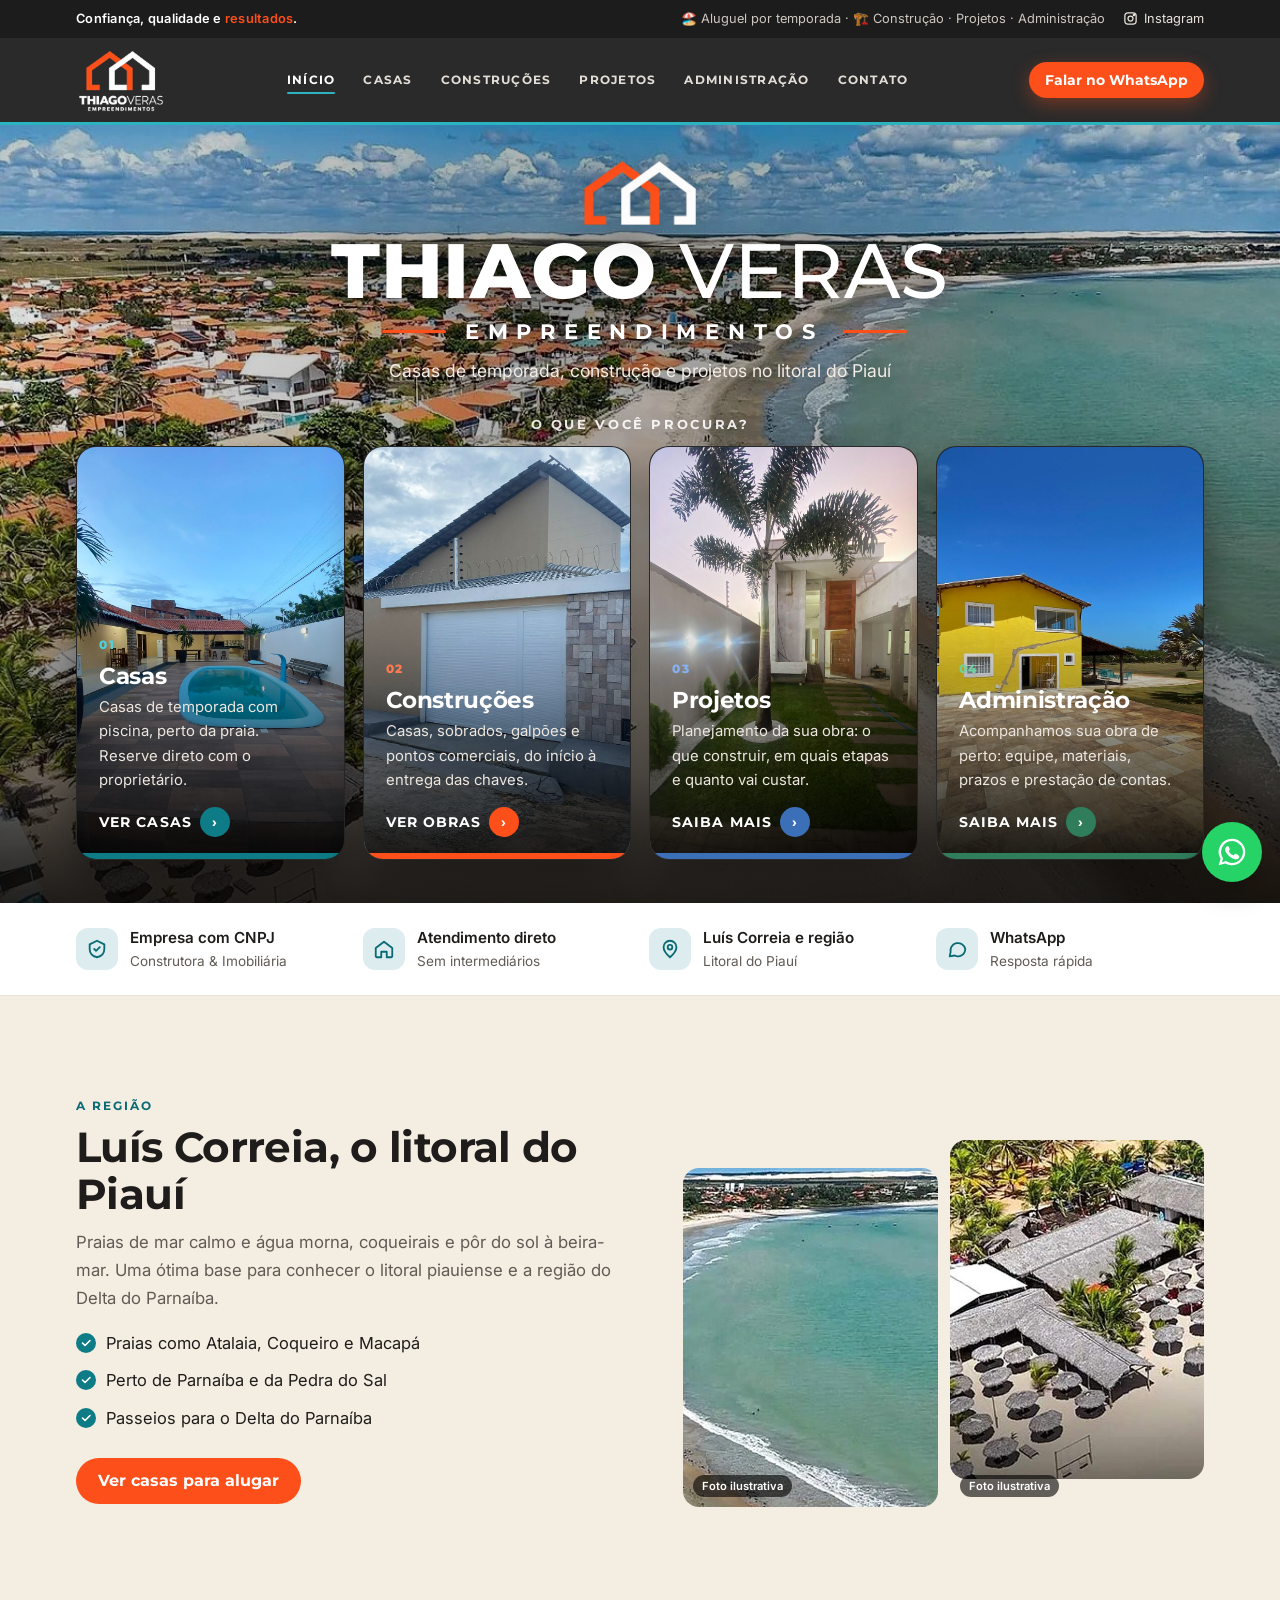
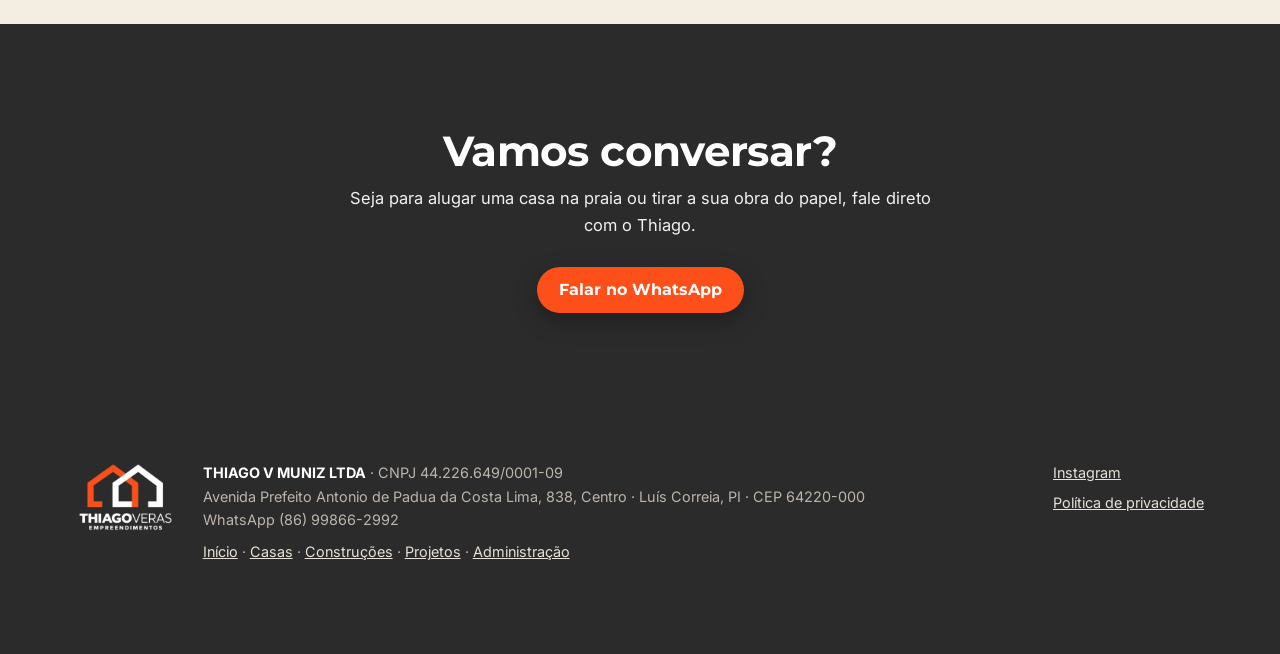
==== commit 7030f54b: "Capas das categorias: troca fotos de parede crua por obras acabadas Co-Authored-By: Claude Sonnet 5." ====
--- a/index.html
+++ b/index.html
@@ -11,6 +11,7 @@
 <meta property="og:type" content="website">
 <meta property="og:locale" content="pt_BR">
 <meta name="theme-color" content="#2b2b2b">
+<meta name="color-scheme" content="only light">
 <link rel="icon" type="image/png" href="favicon.png">
 <link rel="apple-touch-icon" href="icon-192.png">
 <link rel="preconnect" href="https://fonts.googleapis.com">
@@ -97,15 +98,15 @@
           <div class="txt"><span class="num">01</span><h3>Casas</h3><p>Casas de temporada com piscina, perto da praia. Reserve direto com o proprietário.</p><span class="ir">Ver casas <span>›</span></span></div>
         </a>
         <a class="area t-construcoes" href="construcoes.html" target="_blank" rel="noopener">
-          <img src="img/obra-sobrado.jpg" alt="">
+          <img src="img/casa-fachada-2.jpg" alt="">
           <div class="txt"><span class="num">02</span><h3>Construções</h3><p>Casas, sobrados, galpões e pontos comerciais, do início à entrega das chaves.</p><span class="ir">Ver obras <span>›</span></span></div>
         </a>
         <a class="area t-projetos" href="projetos.html" target="_blank" rel="noopener">
-          <img src="img/casa-moderna-2.jpg" alt="">
+          <img src="img/casa-moderna-1.jpg" alt="">
           <div class="txt"><span class="num">03</span><h3>Projetos</h3><p>Planejamento da sua obra: o que construir, em quais etapas e quanto vai custar.</p><span class="ir">Saiba mais <span>›</span></span></div>
         </a>
         <a class="area t-administracao" href="administracao.html" target="_blank" rel="noopener">
-          <img src="img/obra-casa.jpg" alt="">
+          <img src="img/casa-amarela-1.jpg" alt="">
           <div class="txt"><span class="num">04</span><h3>Administração</h3><p>Acompanhamos sua obra de perto: equipe, materiais, prazos e prestação de contas.</p><span class="ir">Saiba mais <span>›</span></span></div>
         </a>
       </div>
--- a/style.css
+++ b/style.css
@@ -1,22 +1,13 @@
 :root{
+  color-scheme:light;
   --bg:#faf8f4; --surface:#ffffff; --ink:#1f1d1b; --muted:#625b55; --line:#e9e3da;
   --brand:#fd4f1a; --brand-dark:#d93f0f; --brand-ink:#ffffff; --deep:#2b2b2b; --sea:#0e7c86; --sand:#f4ede2;
   --accent:#0e7c86; --accent-text:#0a6b74; --accent-hi:#2bb3c0; --faixa:linear-gradient(135deg,#0a5a62,#0e7c86);
   --radius:16px; --shadow:0 10px 30px rgba(31,29,27,.08);
   --font-head:"Montserrat",system-ui,sans-serif; --font-body:"Inter",system-ui,-apple-system,"Segoe UI",Roboto,sans-serif;
 }
-@media (prefers-color-scheme: dark){
-  :root:not([data-theme="light"]){
-    --bg:#171513; --surface:#221f1c; --ink:#f3eee8; --muted:#b4aaa0; --line:#38322c;
-    --brand:#ff6232; --brand-dark:#ff7a50; --deep:#111; --sea:#4fb7c1; --sand:#2a2622;
-    --shadow:0 10px 30px rgba(0,0,0,.35);
-  }
-}
-:root[data-theme="dark"]{
-  --bg:#171513; --surface:#221f1c; --ink:#f3eee8; --muted:#b4aaa0; --line:#38322c;
-  --brand:#ff6232; --brand-dark:#ff7a50; --deep:#111; --sea:#4fb7c1; --sand:#2a2622;
-  --shadow:0 10px 30px rgba(0,0,0,.35);
-}
+
+
 *{box-sizing:border-box}
 html{scroll-behavior:smooth;scroll-padding-top:96px}
 body{margin:0;background:var(--bg);color:var(--ink);font:16.5px/1.65 var(--font-body);-webkit-font-smoothing:antialiased}
@@ -215,7 +206,7 @@
 .book .resumo{background:var(--bg);border:1px dashed var(--line);border-radius:12px;padding:12px 14px;font-size:.95rem;min-height:3.2em}
 .book .resumo b{font-size:1.05rem}
 .book .erro{color:#b3261e;font-weight:600;margin:0;font-size:.92rem}
-@media(prefers-color-scheme:dark){:root:not([data-theme="light"]) .book .erro{color:#ff8a80}}
+
 .book .btn{width:100%}
 .book .nota{margin:0;color:var(--muted);font-size:.82rem;text-align:center}
 
@@ -329,12 +320,7 @@
 body.tema-construcoes{--accent:#fd4f1a;--accent-text:#c2380a;--accent-hi:#fd4f1a;--faixa:#2b2b2b}
 body.tema-projetos{--accent:#1f4e8c;--accent-text:#1f4e8c;--accent-hi:#5b94e6;--faixa:linear-gradient(135deg,#143560,#1f4e8c)}
 body.tema-administracao{--accent:#2f7d5b;--accent-text:#256548;--accent-hi:#4cc08d;--faixa:linear-gradient(135deg,#1d5a40,#2f7d5b)}
-@media(prefers-color-scheme:dark){
-  body.tema-inicio,body.tema-casas{--accent-text:#5cc8d3}
-  body.tema-construcoes{--accent-text:#ff7a50}
-  body.tema-projetos{--accent:#3b6fb8;--accent-text:#86b2f2}
-  body.tema-administracao{--accent:#3c946e;--accent-text:#6cd3a2}
-}
+
 .build .eyebrow,.build .lead strong{color:var(--accent-hi)}
 .area::after{content:"";position:absolute;left:0;right:0;bottom:0;height:6px;background:var(--c,var(--brand))}
 .area.t-casas{--c:#0e7c86;--cl:#4fd0dc}
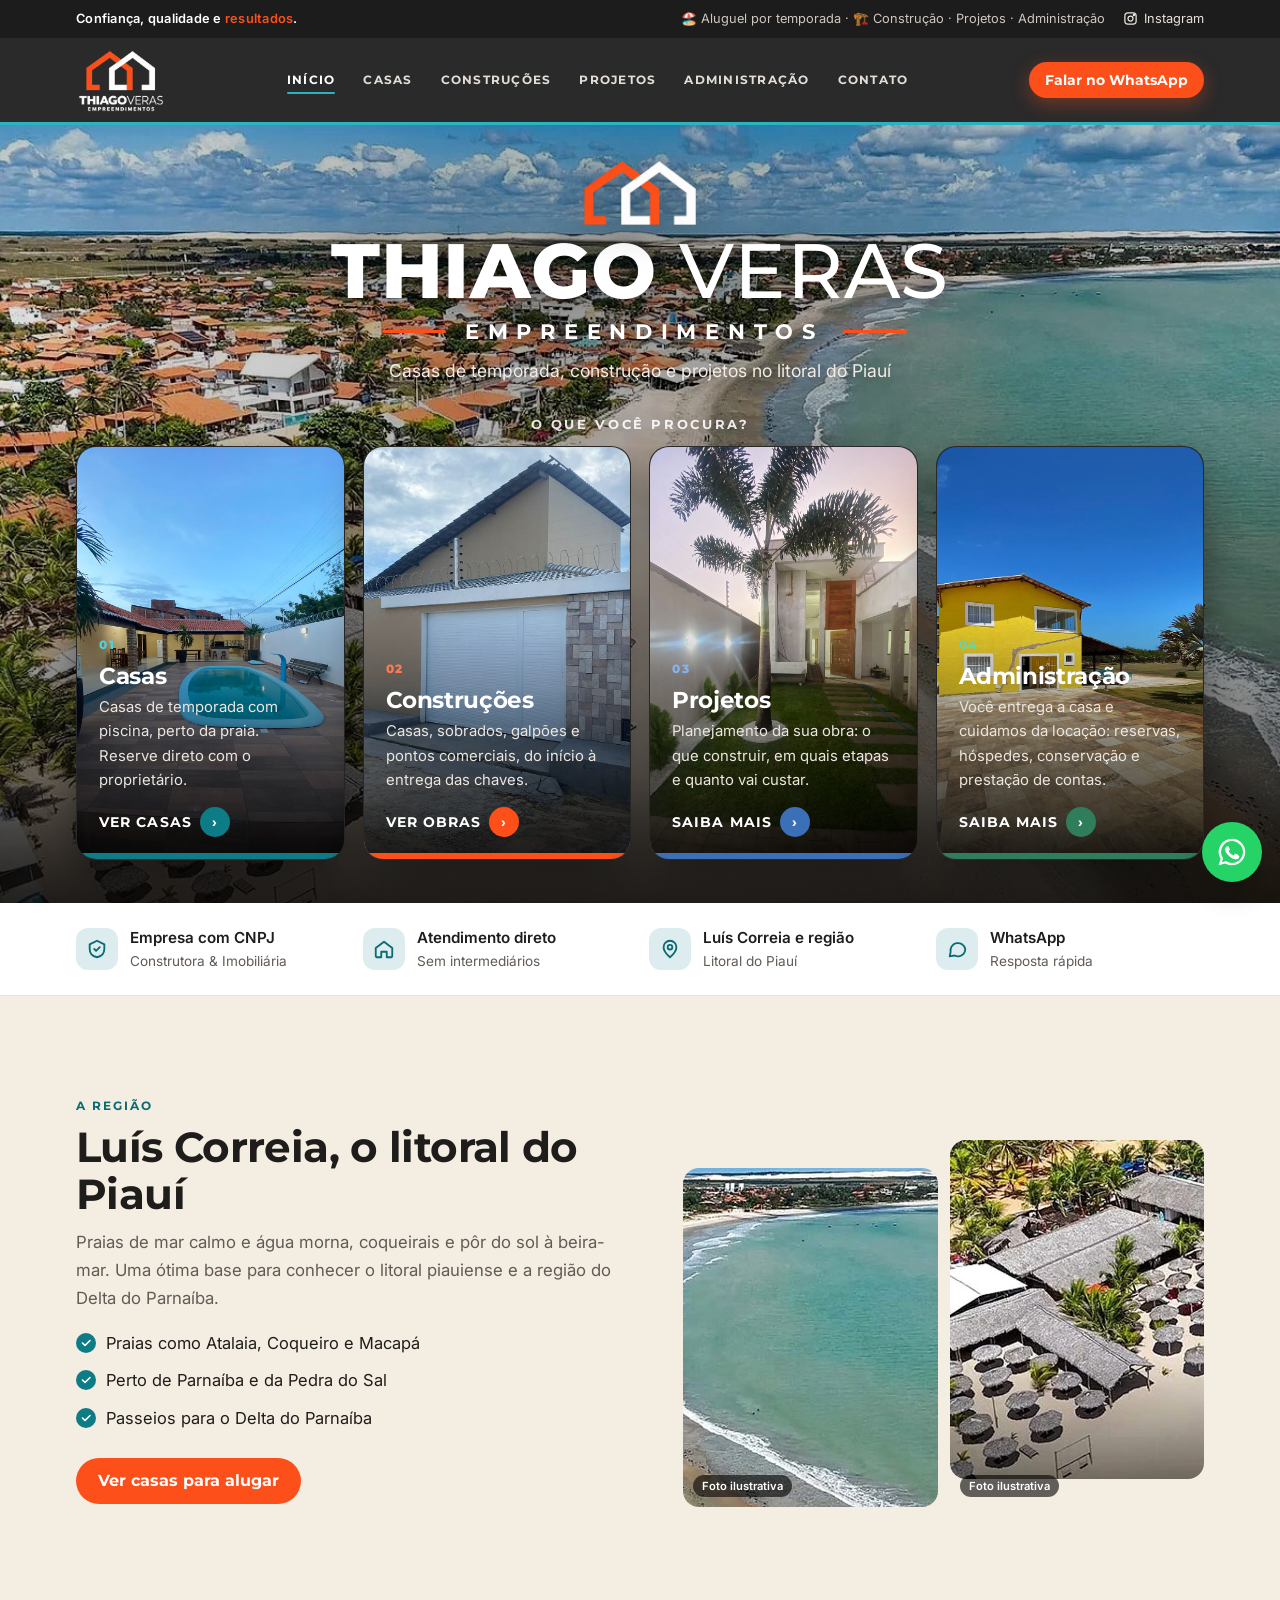
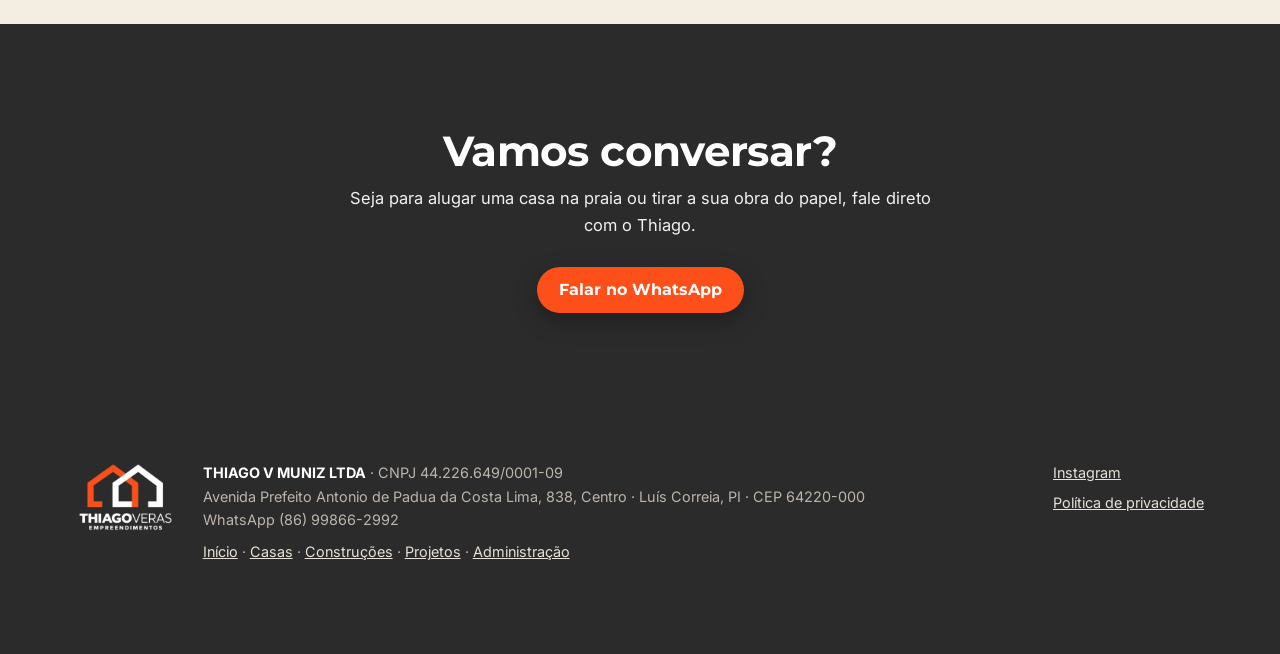
==== commit 0bd4106d: "Administração: passa a ser administração de imóveis para locação por temporada Co-Authored-By: Claud" ====
--- a/index.html
+++ b/index.html
@@ -4,9 +4,9 @@
 <meta charset="utf-8">
 <meta name="viewport" content="width=device-width, initial-scale=1">
 <title>Thiago Veras Empreendimentos — Casas de temporada, construção e projetos em Luís Correia, PI</title>
-<meta name="description" content="Aluguel de casas de temporada, construção, projetos e administração de obras em Luís Correia e no litoral do Piauí.">
+<meta name="description" content="Aluguel de casas de temporada, construção, projetos e administração de imóveis para temporada em Luís Correia e no litoral do Piauí.">
 <meta property="og:title" content="Thiago Veras Empreendimentos — Casas de temporada, construção e projetos em Luís Correia, PI">
-<meta property="og:description" content="Aluguel de casas de temporada, construção, projetos e administração de obras em Luís Correia e no litoral do Piauí.">
+<meta property="og:description" content="Aluguel de casas de temporada, construção, projetos e administração de imóveis para temporada em Luís Correia e no litoral do Piauí.">
 <meta property="og:image" content="img/capa.jpg">
 <meta property="og:type" content="website">
 <meta property="og:locale" content="pt_BR">
@@ -107,7 +107,7 @@
         </a>
         <a class="area t-administracao" href="administracao.html" target="_blank" rel="noopener">
           <img src="img/casa-amarela-1.jpg" alt="">
-          <div class="txt"><span class="num">04</span><h3>Administração</h3><p>Acompanhamos sua obra de perto: equipe, materiais, prazos e prestação de contas.</p><span class="ir">Saiba mais <span>›</span></span></div>
+          <div class="txt"><span class="num">04</span><h3>Administração</h3><p>Você entrega a casa e cuidamos da locação: reservas, hóspedes, conservação e prestação de contas.</p><span class="ir">Saiba mais <span>›</span></span></div>
         </a>
       </div>
     </div>
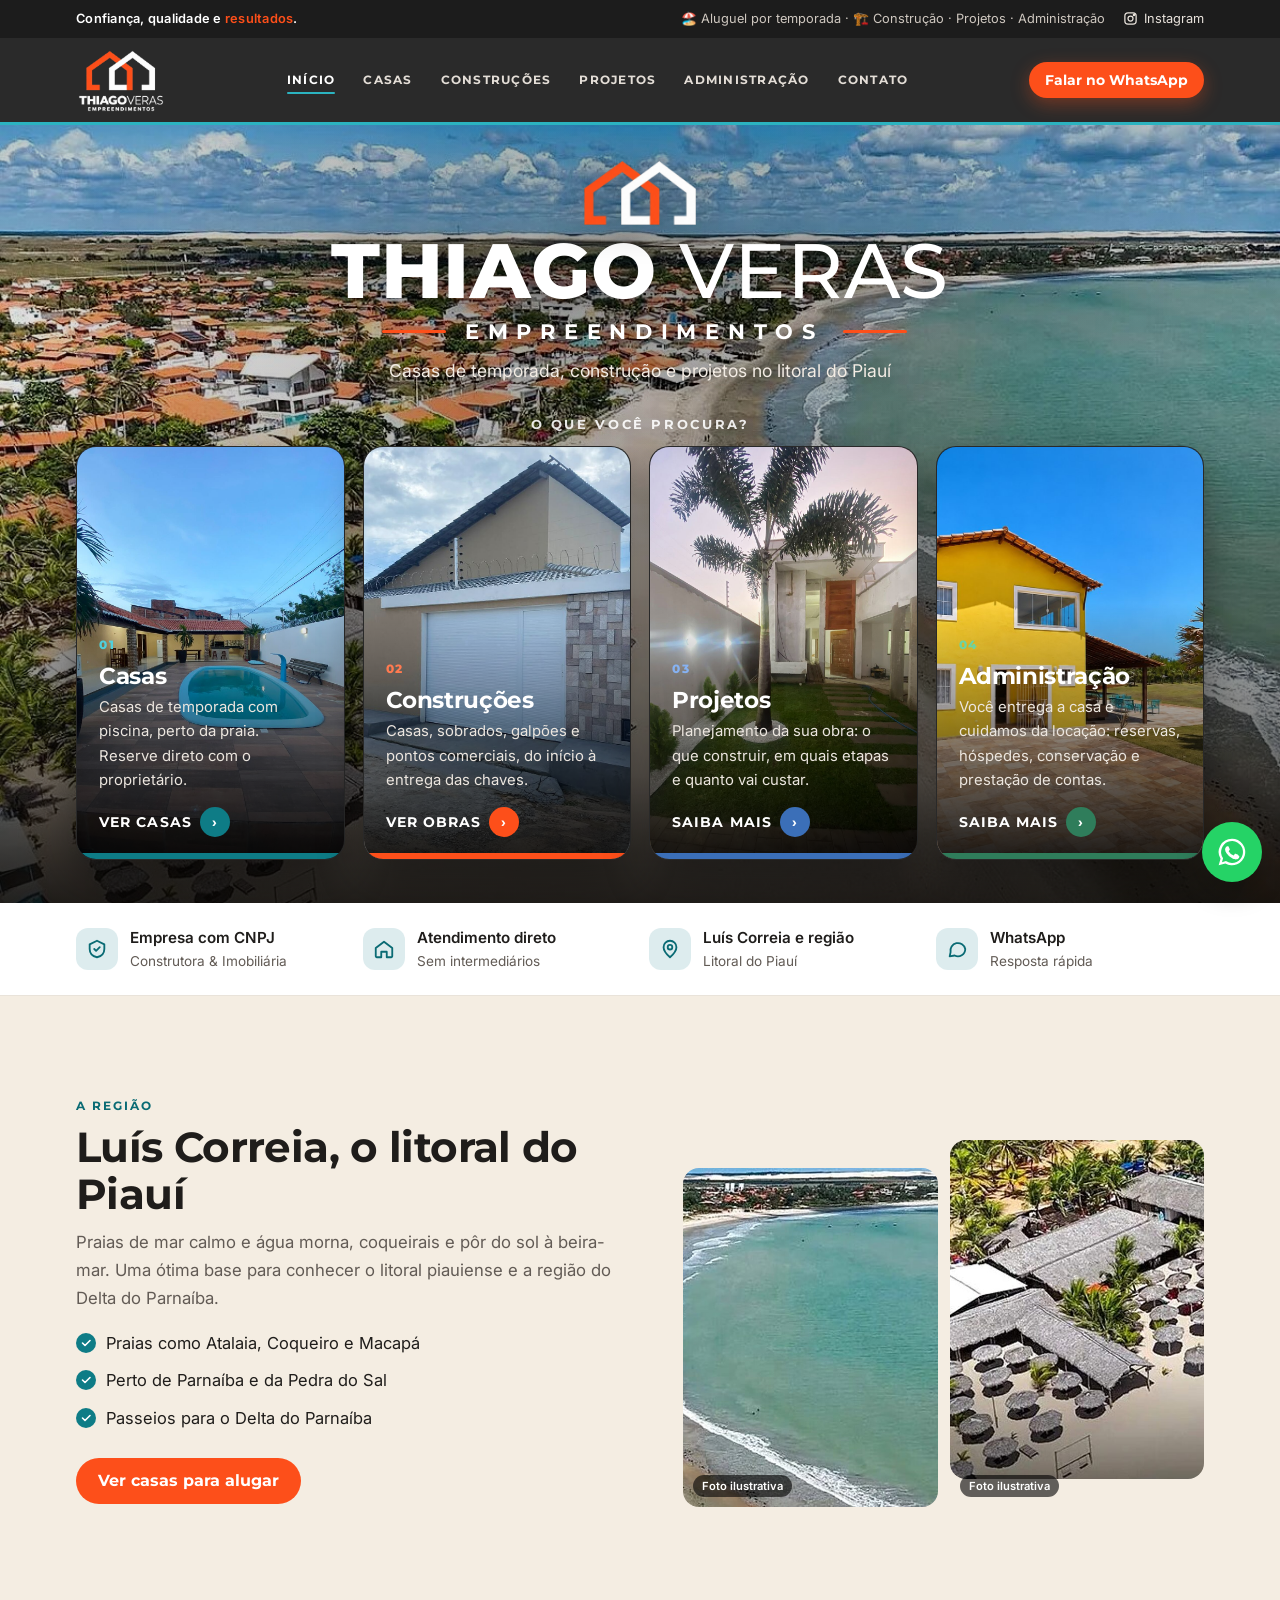
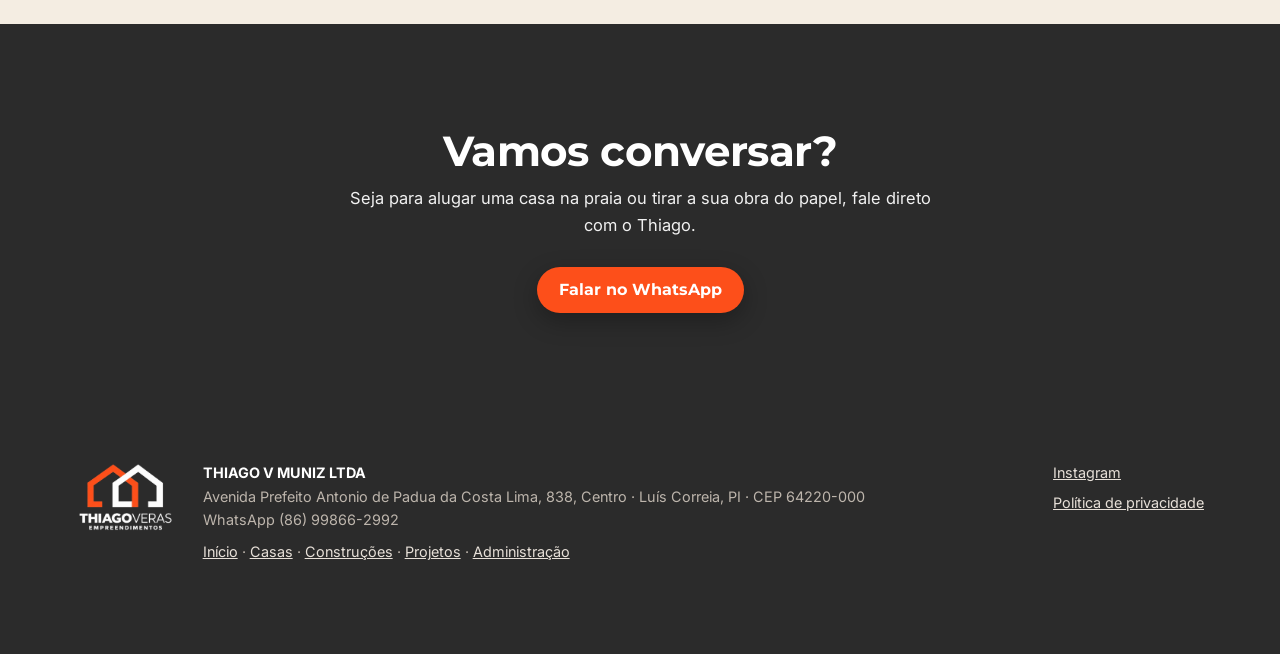
==== commit 8ea85bc6: "Atualiza capa de Administração e simplifica cabeçalho e rodapé" ====
--- a/index.html
+++ b/index.html
@@ -24,7 +24,6 @@
   "@type": "LocalBusiness",
   "name": "Thiago Veras Empreendimentos",
   "legalName": "THIAGO V MUNIZ LTDA",
-  "taxID": "44.226.649/0001-09",
   "slogan": "Confiança, qualidade e resultados",
   "image": "img/capa.jpg",
   "telephone": "+55 86 99866-2992",
@@ -106,7 +105,7 @@
           <div class="txt"><span class="num">03</span><h3>Projetos</h3><p>Planejamento da sua obra: o que construir, em quais etapas e quanto vai custar.</p><span class="ir">Saiba mais <span>›</span></span></div>
         </a>
         <a class="area t-administracao" href="administracao.html" target="_blank" rel="noopener">
-          <img src="img/casa-amarela-1.jpg" alt="">
+          <img src="img/casa-amarela-capa.jpg" alt="">
           <div class="txt"><span class="num">04</span><h3>Administração</h3><p>Você entrega a casa e cuidamos da locação: reservas, hóspedes, conservação e prestação de contas.</p><span class="ir">Saiba mais <span>›</span></span></div>
         </a>
       </div>
@@ -156,7 +155,7 @@
   <div class="wrap grid">
     <img src="img/logo.png" alt="Thiago Veras Empreendimentos" width="99" height="70">
     <div>
-      <div><b>THIAGO V MUNIZ LTDA</b> · CNPJ 44.226.649/0001-09</div>
+      <div><b>THIAGO V MUNIZ LTDA</b></div>
       <div>Avenida Prefeito Antonio de Padua da Costa Lima, 838, Centro · Luís Correia, PI · CEP 64220-000</div>
       <div>WhatsApp (86) 99866-2992</div>
       <div style="margin-top:8px"><a href="index.html">Início</a> · <a href="casas.html">Casas</a> · <a href="construcoes.html">Construções</a> · <a href="projetos.html">Projetos</a> · <a href="administracao.html">Administração</a></div>
--- a/style.css
+++ b/style.css
@@ -185,8 +185,8 @@
 dialog{border:0;padding:0}
 dialog.gal{background:transparent;max-width:100vw;max-height:100vh;width:100vw;height:100vh;overflow:hidden}
 dialog.gal::backdrop{background:rgba(8,6,5,.94)}
-.gal .stage{position:absolute;inset:0;display:grid;place-items:center;padding:56px 12px 70px}
-.gal .stage img{max-width:100%;max-height:100%;object-fit:contain;border-radius:8px}
+.gal .stage{position:absolute;inset:0;display:grid;grid-template:minmax(0,1fr)/minmax(0,1fr);place-items:center;padding:56px 12px 70px}
+.gal .stage img{max-width:100%;max-height:calc(100vh - 126px);max-height:calc(100dvh - 126px);object-fit:contain;border-radius:8px}
 .gal .cap{position:absolute;left:0;right:0;bottom:18px;text-align:center;color:#e8e2dc;font-size:.92rem}
 .icon-btn{position:absolute;width:46px;height:46px;border-radius:50%;border:0;background:rgba(255,255,255,.14);color:#fff;font-size:1.6rem;line-height:1;cursor:pointer;display:grid;place-items:center}
 .icon-btn:hover{background:rgba(255,255,255,.26)}
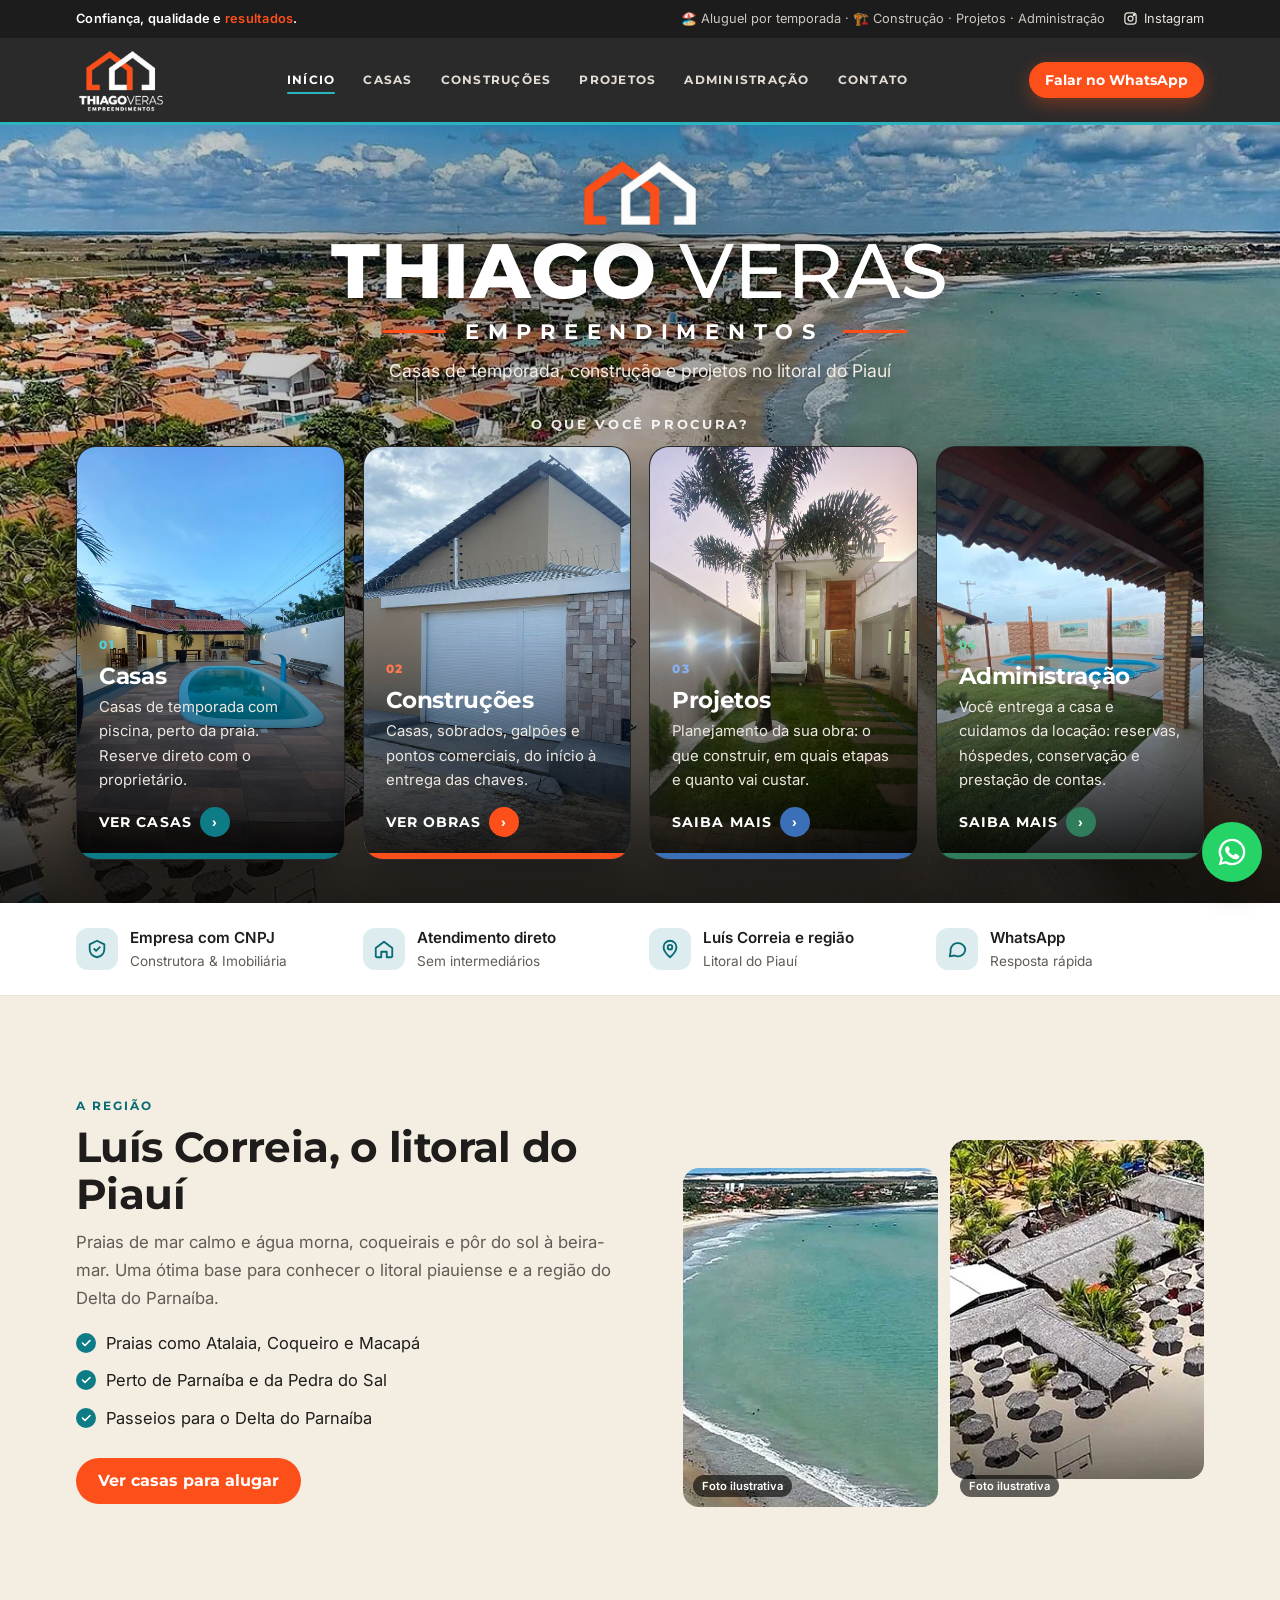
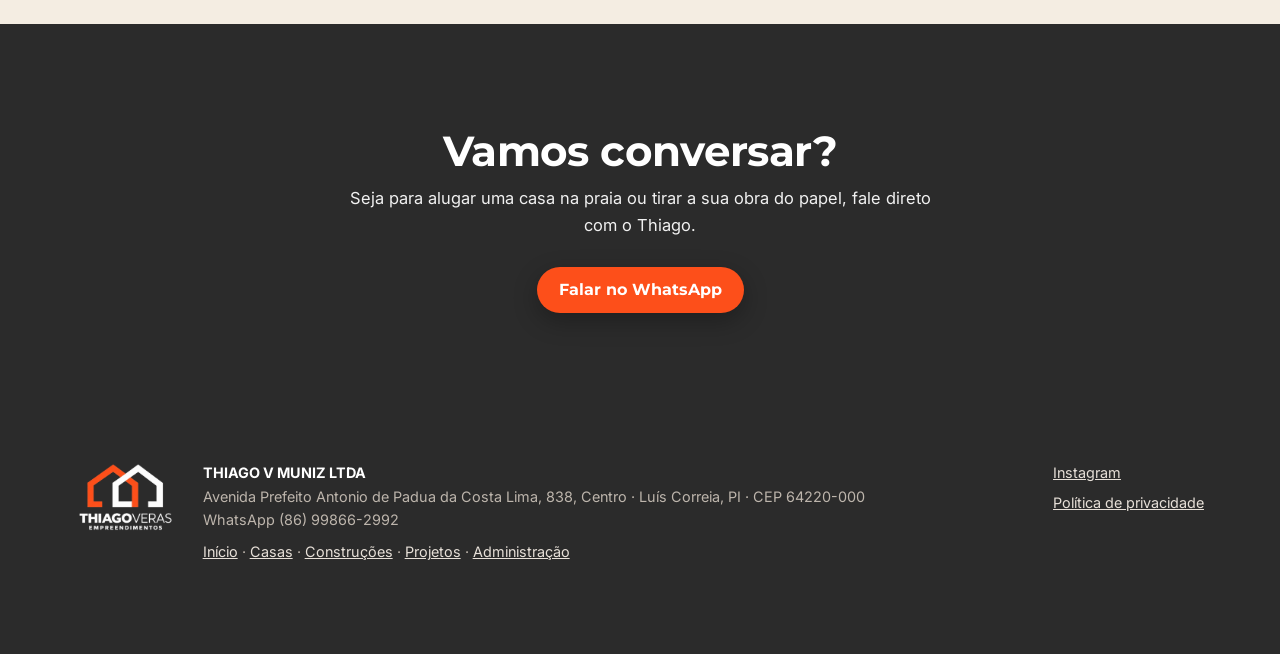
==== commit bace3385: "Troca imagem do cartão Administração por jardim e piscina" ====
--- a/index.html
+++ b/index.html
@@ -105,7 +105,7 @@
           <div class="txt"><span class="num">03</span><h3>Projetos</h3><p>Planejamento da sua obra: o que construir, em quais etapas e quanto vai custar.</p><span class="ir">Saiba mais <span>›</span></span></div>
         </a>
         <a class="area t-administracao" href="administracao.html" target="_blank" rel="noopener">
-          <img src="img/casa-amarela-capa.jpg" alt="">
+          <img src="img/casa-pergolado-1.jpg" alt="">
           <div class="txt"><span class="num">04</span><h3>Administração</h3><p>Você entrega a casa e cuidamos da locação: reservas, hóspedes, conservação e prestação de contas.</p><span class="ir">Saiba mais <span>›</span></span></div>
         </a>
       </div>
